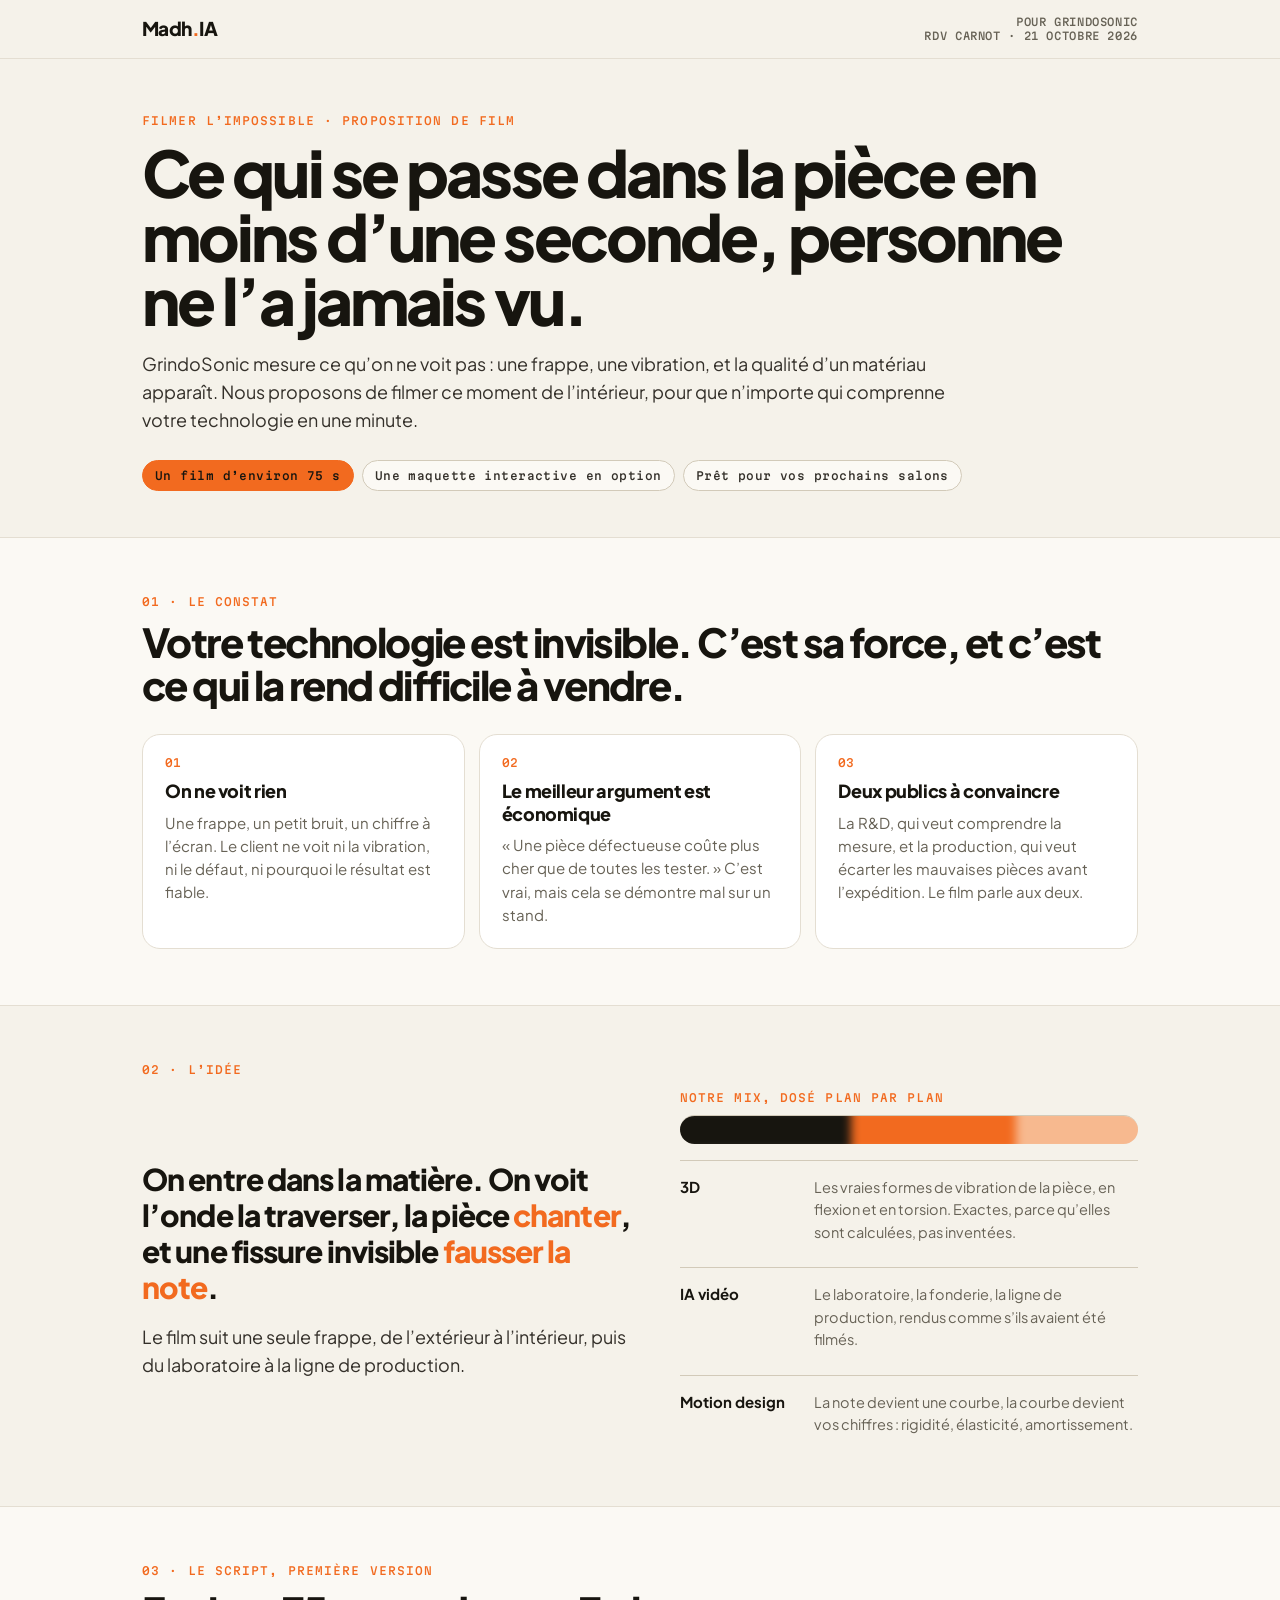
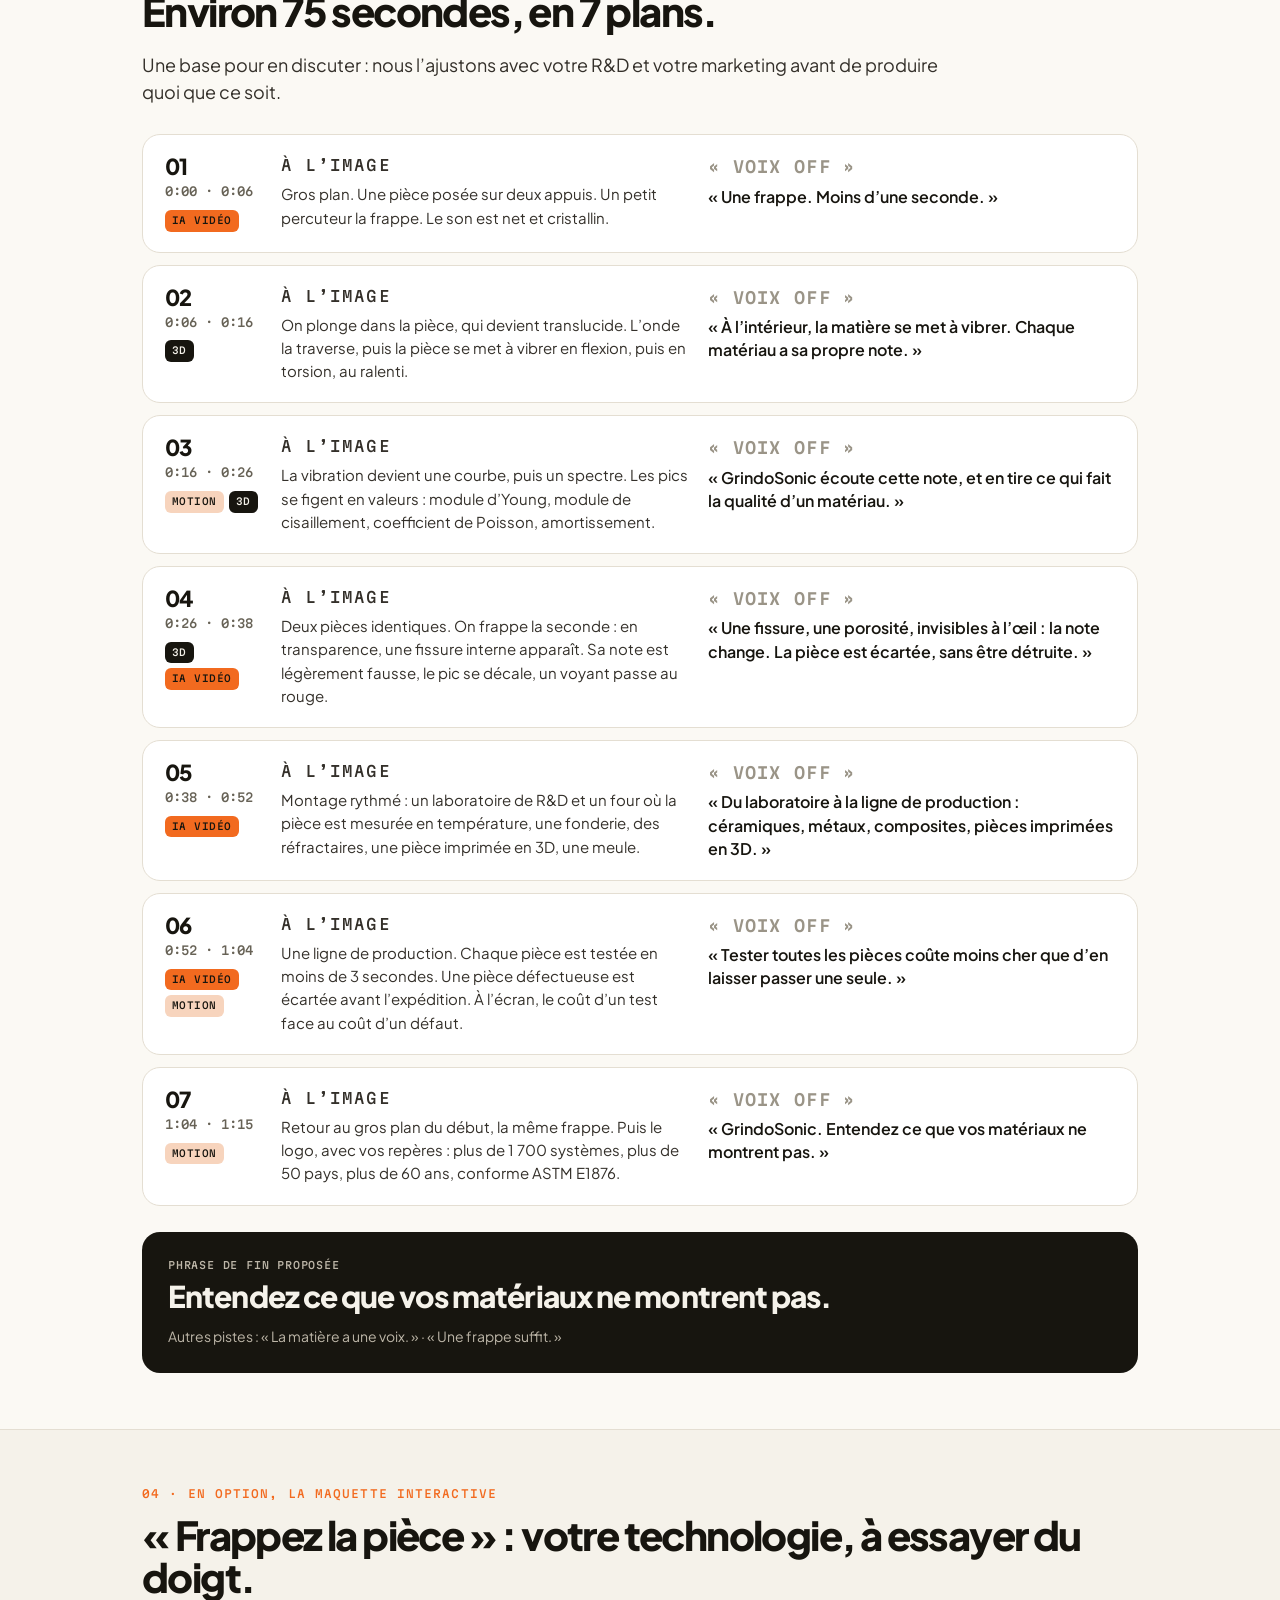
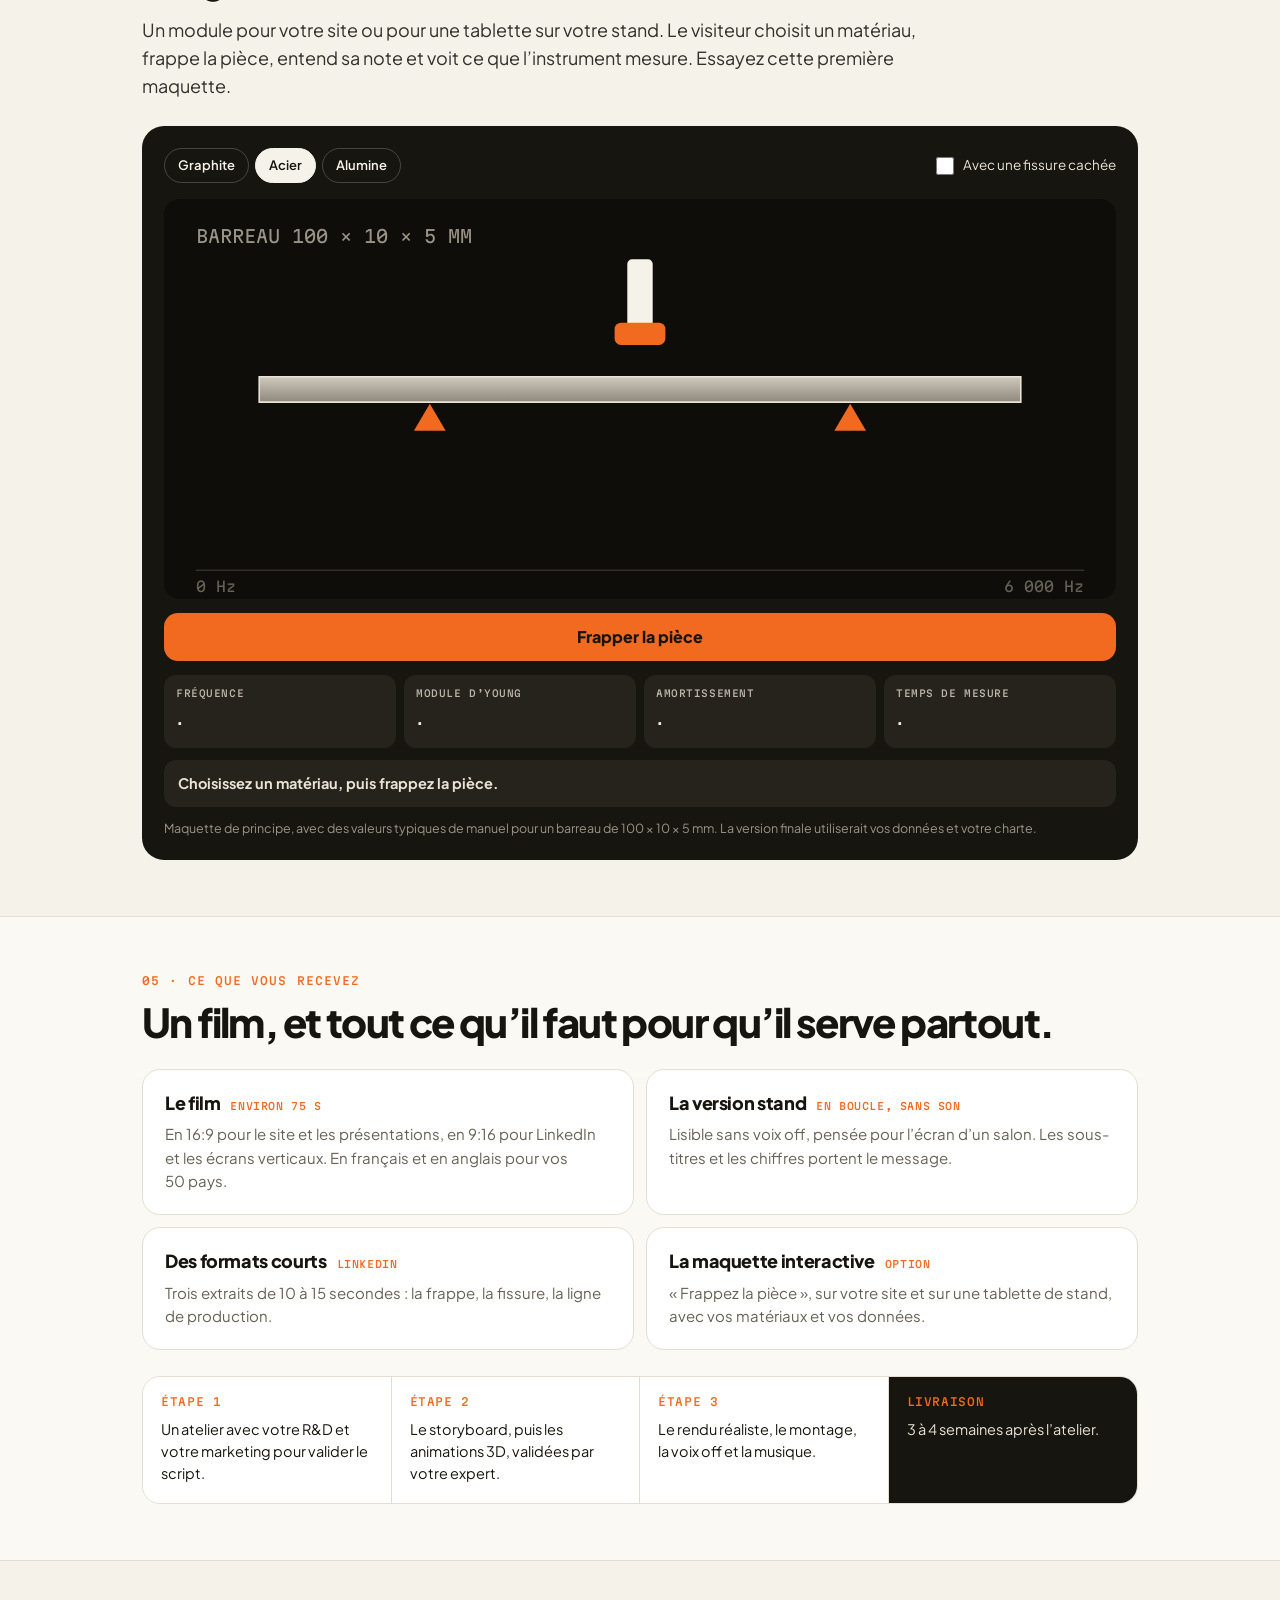
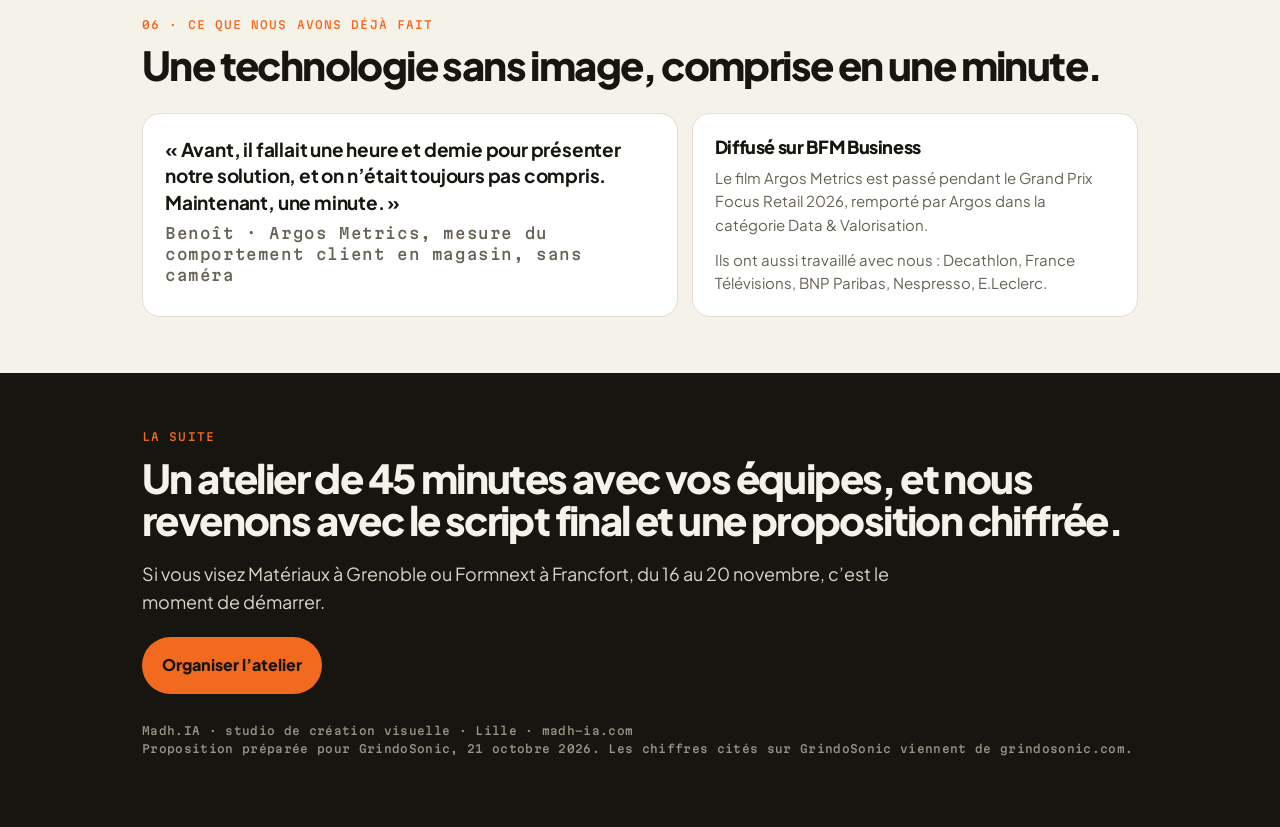
==== grindosonic/index.html @ 29a40545 "Proposition GrindoSonic (Rdv Carnot) Co-Authored-By: Claude Opus 5.5 <noreply@anthropic.com>" ====
<!DOCTYPE html>

<html lang="fr">
<head>
<meta charset="utf-8"/>
<meta content="width=device-width, initial-scale=1" name="viewport"/>
<meta content="noindex,nofollow" name="robots"/>
<title>GrindoSonic · Filmer l’impossible</title>
<meta content="Proposition de film pour GrindoSonic, préparée par Madh.IA pour le Rdv Carnot 2026." name="description"/>
<link href="https://fonts.googleapis.com" rel="preconnect"/>
<link crossorigin="" href="https://fonts.gstatic.com" rel="preconnect"/>
<link href="https://fonts.googleapis.com/css2?family=Plus+Jakarta+Sans:wght@400;500;600;700;800&amp;family=Martian+Mono:wght@400;500&amp;display=swap" rel="stylesheet"/>
<style>
:root{--bg:#f5f2ea;--bg2:#ece7dc;--paper:#fbf9f4;--card:#fff;--ink:#17150f;--ink2:#34302a;--mute:#676256;--mute2:#9a9487;--line:#e4ded2;--line2:#d2cab9;--acc:#f26a1f;--tint:rgba(242,106,31,.12);--red:#d93a2b;--sans:'Plus Jakarta Sans',system-ui,-apple-system,'Segoe UI',sans-serif;--mono:'Martian Mono',ui-monospace,Consolas,monospace}
*{box-sizing:border-box;margin:0}
html{-webkit-text-size-adjust:100%}
body{background:var(--bg);color:var(--ink);font:400 16px/1.55 var(--sans);-webkit-font-smoothing:antialiased}
.wrap{max-width:1040px;margin:0 auto;padding:0 22px}
.hd{position:sticky;top:0;z-index:5;background:rgba(245,242,234,.92);backdrop-filter:blur(10px);border-bottom:1px solid var(--line)}
.hd .wrap{display:flex;justify-content:space-between;align-items:center;height:58px;gap:12px}
.logo{font-weight:800;font-size:19px;letter-spacing:-.03em}
.logo i{font-style:normal;color:var(--acc)}
.hd p{font:500 10.5px/1.3 var(--mono);letter-spacing:.06em;text-transform:uppercase;color:var(--mute);text-align:right}
.eb{font:500 11px/1.4 var(--mono);letter-spacing:.1em;text-transform:uppercase;color:var(--acc);margin-bottom:12px}
h1{font-size:clamp(34px,6.4vw,64px);line-height:1;letter-spacing:-.045em;font-weight:800}
h2{font-size:clamp(26px,4vw,40px);line-height:1.06;letter-spacing:-.04em;font-weight:800}
h3{font-size:18px;line-height:1.25;letter-spacing:-.02em;font-weight:800}
.lead{font-size:18px;line-height:1.55;color:var(--ink2);max-width:62ch;margin-top:18px}
.hero{padding:54px 0 46px}
.hero .who{display:flex;flex-wrap:wrap;gap:8px;margin-top:26px}
.pill{font:500 11px/1 var(--mono);letter-spacing:.04em;padding:9px 12px;border-radius:999px;background:var(--paper);border:1px solid var(--line2);color:var(--ink2)}
.pill.o{background:var(--acc);border-color:var(--acc);color:var(--ink)}
section.s{padding:56px 0;border-top:1px solid var(--line)}
.s.alt{background:var(--paper)}
.grid3{display:grid;grid-template-columns:repeat(3,minmax(0,1fr));gap:14px;margin-top:28px}
.card{background:var(--card);border:1px solid var(--line);border-radius:18px;padding:22px}
.card .n{font:500 11px/1 var(--mono);color:var(--acc);display:block;margin-bottom:12px}
.card p{color:var(--mute);font-size:15px;margin-top:8px}
.idea{display:grid;grid-template-columns:minmax(0,1.1fr) minmax(0,1fr);gap:34px;align-items:center;margin-top:8px}
.big{font-size:clamp(22px,3vw,30px);line-height:1.2;letter-spacing:-.03em;font-weight:800}
.big em{font-style:normal;color:var(--acc)}
.mix{display:grid;gap:10px}
.mix div{display:grid;grid-template-columns:120px minmax(0,1fr);gap:14px;align-items:baseline;padding:14px 0;border-top:1px solid var(--line2)}
.mix b{font-size:15px}
.mix span{color:var(--mute);font-size:14.5px}
.mixbar{height:12px;border-radius:99px;overflow:hidden;position:relative;background:var(--bg2);margin-bottom:6px}
.mixbar i{position:absolute;inset:-8px -14px;display:block;filter:blur(5px);background:linear-gradient(90deg,#17150f 0 38%,#f26a1f 38% 72%,#f7b98f 72%)}
/* Script */
.sc{margin-top:28px;display:grid;gap:12px;counter-reset:sc}
.scene{display:grid;grid-template-columns:96px minmax(0,1fr) minmax(0,1fr);gap:20px;background:var(--card);border:1px solid var(--line);border-radius:18px;padding:20px 22px}
.tc{font:500 12px/1.4 var(--mono);color:var(--mute)}
.tc b{display:block;font:800 22px/1 var(--sans);letter-spacing:-.03em;color:var(--ink);margin-bottom:6px}
.tools{display:flex;flex-wrap:wrap;gap:5px;margin-top:10px}
.t{font:500 9.5px/1 var(--mono);letter-spacing:.05em;text-transform:uppercase;padding:6px 7px;border-radius:6px}
.t3d{background:var(--ink);color:var(--bg)}
.tia{background:var(--acc);color:var(--ink)}
.tmo{background:#f7d4bd;color:var(--ink)}
.lab{font:500 10px/1.4 var(--mono);letter-spacing:.08em;text-transform:uppercase;color:var(--mute2);margin-bottom:6px}
.img p{font-size:15px;color:var(--ink2)}
.vo p{font-size:16px;font-weight:600;line-height:1.45}
.vo p:before{content:"« "}.vo p:after{content:" »"}
.tag{margin-top:26px;padding:26px;border-radius:18px;background:var(--ink);color:var(--bg)}
.tag .lab{color:#bdb6a8}
.tag p.big{color:var(--bg)}
.tag .alt2{margin-top:12px;font-size:14px;color:#bdb6a8}
/* Démo */
.demo{margin-top:26px;background:var(--ink);color:var(--bg);border-radius:22px;padding:22px;overflow:hidden}
.dtop{display:flex;flex-wrap:wrap;gap:8px;align-items:center;justify-content:space-between}
.chips{display:flex;flex-wrap:wrap;gap:6px}
.chip{font:600 13px/1 var(--sans);padding:10px 13px;border-radius:999px;border:1px solid rgba(245,242,234,.22);background:transparent;color:var(--bg);cursor:pointer}
.chip[aria-pressed="true"]{background:var(--bg);color:var(--ink);border-color:var(--bg)}
.sw{display:inline-flex;align-items:center;gap:9px;font-size:13.5px;cursor:pointer;color:#e9e3d6}
.sw input{width:18px;height:18px;accent-color:var(--red)}
.stage{margin-top:16px;border-radius:16px;background:#0e0d0a;position:relative}
.stage svg{display:block;width:100%;height:auto}
.hit{position:absolute;inset:0;width:100%;height:100%;background:transparent;border:0;cursor:pointer}
.go{display:flex;align-items:center;justify-content:center;gap:10px;width:100%;margin-top:14px;padding:16px;border-radius:14px;border:0;background:var(--acc);color:var(--ink);font:800 16px/1 var(--sans);cursor:pointer}
.out{display:grid;grid-template-columns:repeat(4,minmax(0,1fr));gap:8px;margin-top:14px}
.out div{background:rgba(245,242,234,.06);border-radius:12px;padding:12px}
.out span{display:block;font:500 9.5px/1.3 var(--mono);letter-spacing:.06em;text-transform:uppercase;color:#bdb6a8}
.out b{display:block;font-size:20px;letter-spacing:-.02em;margin-top:6px;white-space:nowrap}
.verdict{margin-top:12px;padding:12px 14px;border-radius:12px;font-weight:700;font-size:14.5px;background:rgba(245,242,234,.06);color:#e9e3d6}
.verdict.ok{background:rgba(70,170,110,.18);color:#bfe8cd}
.verdict.ko{background:rgba(217,58,43,.22);color:#ffc9c2}
.note{margin-top:12px;font-size:12.5px;color:#9a9487}
/* Livrables */
.liv{display:grid;grid-template-columns:repeat(2,minmax(0,1fr));gap:12px;margin-top:26px}
.liv .card h3{display:flex;gap:10px;align-items:baseline}
.liv .card h3 small{font:500 10px/1 var(--mono);letter-spacing:.06em;text-transform:uppercase;color:var(--acc)}
.cal{margin-top:26px;display:grid;grid-template-columns:repeat(4,minmax(0,1fr));gap:0;border-radius:18px;overflow:hidden;border:1px solid var(--line)}
.cal div{background:var(--card);padding:18px;border-right:1px solid var(--line)}
.cal div:last-child{border-right:0;background:var(--ink);color:var(--bg)}
.cal b{display:block;font:500 11px/1.3 var(--mono);letter-spacing:.06em;text-transform:uppercase;color:var(--acc);margin-bottom:8px}
.cal p{font-size:14.5px}
.cal div:last-child p{color:#e9e3d6}
.refs{display:grid;grid-template-columns:minmax(0,1.2fr) minmax(0,1fr);gap:14px;margin-top:26px}
blockquote{font-size:19px;line-height:1.4;font-weight:700;letter-spacing:-.01em}
blockquote+p{margin-top:12px;font:500 11px/1.4 var(--mono);color:var(--mute);letter-spacing:.04em}
.cta{padding:56px 0 70px;background:var(--ink);color:var(--bg)}
.cta h2{color:var(--bg)}
.cta .lead{color:#d9d3c6}
.btn{display:inline-flex;margin-top:22px;padding:16px 20px;border-radius:999px;background:var(--acc);color:var(--ink);font-weight:800;text-decoration:none}
.foot{margin-top:28px;font:500 11px/1.6 var(--mono);color:#9a9487;letter-spacing:.03em}
@media (max-width:820px){
 .grid3,.idea,.refs{grid-template-columns:minmax(0,1fr)}
 .scene{grid-template-columns:minmax(0,1fr);gap:12px}
 .tc{display:flex;align-items:center;gap:12px;flex-wrap:wrap}.tc b{margin:0}.tools{margin:0}
 .liv{grid-template-columns:minmax(0,1fr)}
 .cal{grid-template-columns:minmax(0,1fr)}.cal div{border-right:0;border-bottom:1px solid var(--line)}
 .out{grid-template-columns:repeat(2,minmax(0,1fr))}
}
@media (max-width:480px){.wrap{padding:0 18px}.hero{padding:40px 0 36px}.lead{font-size:16.5px}section.s{padding:44px 0}.mix div{grid-template-columns:minmax(0,1fr);gap:2px}.demo{padding:16px;margin-left:-6px;margin-right:-6px}.out b{font-size:18px}}
</style>
</head>
<body>
<header class="hd"><div class="wrap"><span class="logo">Madh<i>.</i>IA</span><p>Pour GrindoSonic<br/>Rdv Carnot · 21 octobre 2026</p></div></header>
<section class="hero"><div class="wrap">
<p class="eb">Filmer l’impossible · proposition de film</p>
<h1>Ce qui se passe dans la pièce en moins d’une seconde, personne ne l’a jamais vu.</h1>
<p class="lead">GrindoSonic mesure ce qu’on ne voit pas : une frappe, une vibration, et la qualité d’un matériau apparaît. Nous proposons de filmer ce moment de l’intérieur, pour que n’importe qui comprenne votre technologie en une minute.</p>
<div class="who"><span class="pill o">Un film d’environ 75 s</span><span class="pill">Une maquette interactive en option</span><span class="pill">Prêt pour vos prochains salons</span></div>
</div></section>
<section class="s alt"><div class="wrap">
<p class="eb">01 · Le constat</p>
<h2>Votre technologie est invisible. C’est sa force, et c’est ce qui la rend difficile à vendre.</h2>
<div class="grid3">
<div class="card"><span class="n">01</span><h3>On ne voit rien</h3><p>Une frappe, un petit bruit, un chiffre à l’écran. Le client ne voit ni la vibration, ni le défaut, ni pourquoi le résultat est fiable.</p></div>
<div class="card"><span class="n">02</span><h3>Le meilleur argument est économique</h3><p>« Une pièce défectueuse coûte plus cher que de toutes les tester. » C’est vrai, mais cela se démontre mal sur un stand.</p></div>
<div class="card"><span class="n">03</span><h3>Deux publics à convaincre</h3><p>La R&amp;D, qui veut comprendre la mesure, et la production, qui veut écarter les mauvaises pièces avant l’expédition. Le film parle aux deux.</p></div>
</div>
</div></section>
<section class="s"><div class="wrap">
<p class="eb">02 · L’idée</p>
<div class="idea">
<div><p class="big">On entre dans la matière. On voit l’onde la traverser, la pièce <em>chanter</em>, et une fissure invisible <em>fausser la note</em>.</p>
<p class="lead">Le film suit une seule frappe, de l’extérieur à l’intérieur, puis du laboratoire à la ligne de production.</p></div>
<div class="mix">
<p class="eb" style="margin:0">Notre mix, dosé plan par plan</p>
<div aria-hidden="true" class="mixbar"><i></i></div>
<div><b>3D</b><span>Les vraies formes de vibration de la pièce, en flexion et en torsion. Exactes, parce qu’elles sont calculées, pas inventées.</span></div>
<div><b>IA vidéo</b><span>Le laboratoire, la fonderie, la ligne de production, rendus comme s’ils avaient été filmés.</span></div>
<div><b>Motion design</b><span>La note devient une courbe, la courbe devient vos chiffres : rigidité, élasticité, amortissement.</span></div>
</div>
</div>
</div></section>
<section class="s alt"><div class="wrap">
<p class="eb">03 · Le script, première version</p>
<h2>Environ 75 secondes, en 7 plans.</h2>
<p class="lead">Une base pour en discuter : nous l’ajustons avec votre R&amp;D et votre marketing avant de produire quoi que ce soit.</p>
<div class="sc">
<article class="scene"><div class="tc"><b>01</b>0:00 · 0:06<div class="tools"><span class="t tia">IA vidéo</span></div></div>
<div class="img"><p class="lab">À l’image</p><p>Gros plan. Une pièce posée sur deux appuis. Un petit percuteur la frappe. Le son est net et cristallin.</p></div>
<div class="vo"><p class="lab">Voix off</p><p>Une frappe. Moins d’une seconde.</p></div></article>
<article class="scene"><div class="tc"><b>02</b>0:06 · 0:16<div class="tools"><span class="t t3d">3D</span></div></div>
<div class="img"><p class="lab">À l’image</p><p>On plonge dans la pièce, qui devient translucide. L’onde la traverse, puis la pièce se met à vibrer en flexion, puis en torsion, au ralenti.</p></div>
<div class="vo"><p class="lab">Voix off</p><p>À l’intérieur, la matière se met à vibrer. Chaque matériau a sa propre note.</p></div></article>
<article class="scene"><div class="tc"><b>03</b>0:16 · 0:26<div class="tools"><span class="t tmo">Motion</span><span class="t t3d">3D</span></div></div>
<div class="img"><p class="lab">À l’image</p><p>La vibration devient une courbe, puis un spectre. Les pics se figent en valeurs : module d’Young, module de cisaillement, coefficient de Poisson, amortissement.</p></div>
<div class="vo"><p class="lab">Voix off</p><p>GrindoSonic écoute cette note, et en tire ce qui fait la qualité d’un matériau.</p></div></article>
<article class="scene"><div class="tc"><b>04</b>0:26 · 0:38<div class="tools"><span class="t t3d">3D</span><span class="t tia">IA vidéo</span></div></div>
<div class="img"><p class="lab">À l’image</p><p>Deux pièces identiques. On frappe la seconde : en transparence, une fissure interne apparaît. Sa note est légèrement fausse, le pic se décale, un voyant passe au rouge.</p></div>
<div class="vo"><p class="lab">Voix off</p><p>Une fissure, une porosité, invisibles à l’œil : la note change. La pièce est écartée, sans être détruite.</p></div></article>
<article class="scene"><div class="tc"><b>05</b>0:38 · 0:52<div class="tools"><span class="t tia">IA vidéo</span></div></div>
<div class="img"><p class="lab">À l’image</p><p>Montage rythmé : un laboratoire de R&amp;D et un four où la pièce est mesurée en température, une fonderie, des réfractaires, une pièce imprimée en 3D, une meule.</p></div>
<div class="vo"><p class="lab">Voix off</p><p>Du laboratoire à la ligne de production : céramiques, métaux, composites, pièces imprimées en 3D.</p></div></article>
<article class="scene"><div class="tc"><b>06</b>0:52 · 1:04<div class="tools"><span class="t tia">IA vidéo</span><span class="t tmo">Motion</span></div></div>
<div class="img"><p class="lab">À l’image</p><p>Une ligne de production. Chaque pièce est testée en moins de 3 secondes. Une pièce défectueuse est écartée avant l’expédition. À l’écran, le coût d’un test face au coût d’un défaut.</p></div>
<div class="vo"><p class="lab">Voix off</p><p>Tester toutes les pièces coûte moins cher que d’en laisser passer une seule.</p></div></article>
<article class="scene"><div class="tc"><b>07</b>1:04 · 1:15<div class="tools"><span class="t tmo">Motion</span></div></div>
<div class="img"><p class="lab">À l’image</p><p>Retour au gros plan du début, la même frappe. Puis le logo, avec vos repères : plus de 1 700 systèmes, plus de 50 pays, plus de 60 ans, conforme ASTM E1876.</p></div>
<div class="vo"><p class="lab">Voix off</p><p>GrindoSonic. Entendez ce que vos matériaux ne montrent pas.</p></div></article>
</div>
<div class="tag"><p class="lab">Phrase de fin proposée</p><p class="big">Entendez ce que vos matériaux ne montrent pas.</p><p class="alt2">Autres pistes : « La matière a une voix. » · « Une frappe suffit. »</p></div>
</div></section>
<section class="s" id="demo"><div class="wrap">
<p class="eb">04 · En option, la maquette interactive</p>
<h2>« Frappez la pièce » : votre technologie, à essayer du doigt.</h2>
<p class="lead">Un module pour votre site ou pour une tablette sur votre stand. Le visiteur choisit un matériau, frappe la pièce, entend sa note et voit ce que l’instrument mesure. Essayez cette première maquette.</p>
<div class="demo">
<div class="dtop">
<div aria-label="Matériau" class="chips" role="group">
<button aria-pressed="false" class="chip" data-m="graphite" type="button">Graphite</button>
<button aria-pressed="true" class="chip" data-m="acier" type="button">Acier</button>
<button aria-pressed="false" class="chip" data-m="alumine" type="button">Alumine</button>
</div>
<label class="sw"><input id="fis" type="checkbox"/> Avec une fissure cachée</label>
</div>
<div class="stage">
<svg aria-label="Barreau posé sur deux appuis, frappé en son centre" id="sv" role="img" viewbox="0 0 600 252">
<defs><lineargradient id="gb" x1="0" x2="0" y1="0" y2="1"><stop offset="0" stop-color="#cfc9bd"></stop><stop offset="1" stop-color="#8f897d"></stop></lineargradient></defs>
<text fill="#9a9487" font-family="Martian Mono, monospace" font-size="11" x="20" y="28">BARREAU 100 × 10 × 5 MM</text>
<path fill="url(#gb)" id="bar" stroke="#e9e3d6" stroke-width="1"></path>
<path d="" fill="none" id="crack" opacity="0" stroke="#ff5a46" stroke-linejoin="round" stroke-width="2.4"></path>
<polygon fill="#f26a1f" id="s1" points=""></polygon><polygon fill="#f26a1f" id="s2" points=""></polygon>
<g id="ham"><rect fill="#f5f2ea" height="44" rx="3" width="16" x="292" y="0"></rect><rect fill="#f26a1f" height="14" rx="4" width="32" x="284" y="40"></rect></g>
<polyline fill="none" id="sp" points="" stroke="#f26a1f" stroke-width="2"></polyline>
<line stroke="#34302a" x1="20" x2="580" y1="234" y2="234"></line>
<text fill="#676256" font-family="Martian Mono, monospace" font-size="9" x="20" y="248">0 Hz</text>
<text fill="#676256" font-family="Martian Mono, monospace" font-size="9" text-anchor="end" x="580" y="248">6 000 Hz</text>
<text fill="#f5f2ea" font-family="Martian Mono, monospace" font-size="10" id="pk" text-anchor="middle" x="0" y="0"></text>
</svg>
<button aria-label="Frapper la pièce" class="hit" type="button"></button>
</div>
<button class="go" id="go" type="button">Frapper la pièce</button>
<div class="out">
<div><span>Fréquence</span><b id="o-f">·</b></div>
<div><span>Module d’Young</span><b id="o-e">·</b></div>
<div><span>Amortissement</span><b id="o-q">·</b></div>
<div><span>Temps de mesure</span><b id="o-t">·</b></div>
</div>
<p class="verdict" id="vd">Choisissez un matériau, puis frappez la pièce.</p>
<p class="note">Maquette de principe, avec des valeurs typiques de manuel pour un barreau de 100 × 10 × 5 mm. La version finale utiliserait vos données et votre charte.</p>
</div>
</div></section>
<section class="s alt"><div class="wrap">
<p class="eb">05 · Ce que vous recevez</p>
<h2>Un film, et tout ce qu’il faut pour qu’il serve partout.</h2>
<div class="liv">
<div class="card"><h3>Le film <small>Environ 75 s</small></h3><p>En 16:9 pour le site et les présentations, en 9:16 pour LinkedIn et les écrans verticaux. En français et en anglais pour vos 50 pays.</p></div>
<div class="card"><h3>La version stand <small>En boucle, sans son</small></h3><p>Lisible sans voix off, pensée pour l’écran d’un salon. Les sous-titres et les chiffres portent le message.</p></div>
<div class="card"><h3>Des formats courts <small>LinkedIn</small></h3><p>Trois extraits de 10 à 15 secondes : la frappe, la fissure, la ligne de production.</p></div>
<div class="card"><h3>La maquette interactive <small>Option</small></h3><p>« Frappez la pièce », sur votre site et sur une tablette de stand, avec vos matériaux et vos données.</p></div>
</div>
<div class="cal">
<div><b>Étape 1</b><p>Un atelier avec votre R&amp;D et votre marketing pour valider le script.</p></div>
<div><b>Étape 2</b><p>Le storyboard, puis les animations 3D, validées par votre expert.</p></div>
<div><b>Étape 3</b><p>Le rendu réaliste, le montage, la voix off et la musique.</p></div>
<div><b>Livraison</b><p>3 à 4 semaines après l’atelier.</p></div>
</div>
</div></section>
<section class="s"><div class="wrap">
<p class="eb">06 · Ce que nous avons déjà fait</p>
<h2>Une technologie sans image, comprise en une minute.</h2>
<div class="refs">
<div class="card"><blockquote>« Avant, il fallait une heure et demie pour présenter notre solution, et on n’était toujours pas compris. Maintenant, une minute. »</blockquote><p>Benoît · Argos Metrics, mesure du comportement client en magasin, sans caméra</p></div>
<div class="card"><h3>Diffusé sur BFM Business</h3><p>Le film Argos Metrics est passé pendant le Grand Prix Focus Retail 2026, remporté par Argos dans la catégorie Data &amp; Valorisation.</p><p style="margin-top:12px">Ils ont aussi travaillé avec nous : Decathlon, France Télévisions, BNP Paribas, Nespresso, E.Leclerc.</p></div>
</div>
</div></section>
<section class="cta"><div class="wrap">
<p class="eb">La suite</p>
<h2>Un atelier de 45 minutes avec vos équipes, et nous revenons avec le script final et une proposition chiffrée.</h2>
<p class="lead">Si vous visez Matériaux à Grenoble ou Formnext à Francfort, du 16 au 20 novembre, c’est le moment de démarrer.</p>
<a class="btn" href="mailto:mad.tortel@gmail.com?subject=GrindoSonic%20%C2%B7%20Filmer%20l%27impossible">Organiser l’atelier</a>
<p class="foot">Madh.IA · studio de création visuelle · Lille · madh-ia.com<br/>Proposition préparée pour GrindoSonic, 21 octobre 2026. Les chiffres cités sur GrindoSonic viennent de grindosonic.com.</p>
</div></section>
<script>
(function(){
  var M = {
    graphite:{E:10e9, rho:1800, tau:.18},
    acier:{E:210e9, rho:7850, tau:.7},
    alumine:{E:380e9, rho:3950, tau:.45}
  };
  var cur='acier', crack=false, t0=-1, raf=0, actx=null;
  var calme = window.matchMedia && matchMedia('(prefers-reduced-motion: reduce)').matches;
  var $=function(id){return document.getElementById(id)};
  var X0=60, X1=540, Y=120, H=16, N=80;
  // forme du premier mode de flexion d'une poutre libre-libre (βL = 4,730)
  var B=4.730, S=0.9825;
  function phi(u){var x=B*u;return (Math.cosh(x)+Math.cos(x))-S*(Math.sinh(x)+Math.sin(x));}
  var p0=phi(0), pm=phi(.5);
  function shape(u){return (phi(u)-((p0+phi(1))/2))/ (pm-((p0+phi(1))/2));}
  function freq(m){var f=0.5097*Math.sqrt(M[m].E/M[m].rho);return crack?f*0.97:f;}
  function drawBar(a){
    var top=[],bot=[];
    for(var i=0;i<=N;i++){var u=i/N,x=X0+(X1-X0)*u,dy=a*shape(u);top.push(x.toFixed(1)+','+(Y-H/2+dy).toFixed(1));bot.unshift(x.toFixed(1)+','+(Y+H/2+dy).toFixed(1));}
    $('bar').setAttribute('d','M'+top.join(' L')+' L'+bot.join(' L')+' Z');
    var n1=X0+(X1-X0)*0.224, n2=X0+(X1-X0)*0.776;
    $('s1').setAttribute('points',(n1-10)+','+(Y+H/2+18)+' '+(n1+10)+','+(Y+H/2+18)+' '+n1+','+(Y+H/2+1));
    $('s2').setAttribute('points',(n2-10)+','+(Y+H/2+18)+' '+(n2+10)+','+(Y+H/2+18)+' '+n2+','+(Y+H/2+1));
    var cx=X0+(X1-X0)*0.62, dy=a*shape(0.62);
    $('crack').setAttribute('d','M'+cx+','+(Y-H/2+3+dy)+' l4,4 l-5,3 l4,5');
    $('crack').setAttribute('opacity',crack?1:0);
  }
  function drawSpec(f,show){
    if(!show){$('sp').setAttribute('points','');$('pk').textContent='';return;}
    var q=M[cur].tau*(crack?.25:1), w=Math.max(18,260/(q*60)), pts=[];
    for(var i=0;i<=140;i++){var fx=6000*i/140,x=20+560*i/140,g=w*w/((fx-f)*(fx-f)+w*w);pts.push(x.toFixed(1)+','+(232-58*g).toFixed(1));}
    $('sp').setAttribute('points',pts.join(' '));
    var px=20+560*f/6000;$('pk').setAttribute('x',Math.min(560,Math.max(40,px)));$('pk').setAttribute('y',166);
    $('pk').textContent=Math.round(f).toLocaleString('fr-FR')+' Hz';
  }
  function son(f,tau){
    try{
      actx=actx||new (window.AudioContext||window.webkitAudioContext)();
      if(actx.state==='suspended')actx.resume();
      var t=actx.currentTime,o=actx.createOscillator(),g=actx.createGain();
      o.type='sine';o.frequency.value=f;g.gain.setValueAtTime(.0001,t);g.gain.exponentialRampToValueAtTime(.16,t+.004);
      g.gain.exponentialRampToValueAtTime(.0001,t+Math.max(.08,tau*2.2));o.connect(g);g.connect(actx.destination);o.start(t);o.stop(t+tau*2.4);
      if(crack){var o2=actx.createOscillator(),g2=actx.createGain();o2.type='triangle';o2.frequency.value=f*1.013;g2.gain.setValueAtTime(.05,t);g2.gain.exponentialRampToValueAtTime(.0001,t+tau);o2.connect(g2);g2.connect(actx.destination);o2.start(t);o2.stop(t+tau*1.2);}
    }catch(e){}
  }
  function resultats(f){
    var E=M[cur].E*(crack?0.94:1);
    $('o-f').textContent=Math.round(f).toLocaleString('fr-FR')+' Hz';
    $('o-e').textContent=Math.round(E/1e9).toLocaleString('fr-FR')+' GPa';
    $('o-q').textContent=crack?'× 4':'Normal';
    $('o-t').textContent='< 1 s';
    var v=$('vd');
    if(crack){v.className='verdict ko';v.textContent='Note décalée de 3 %, amortissement multiplié par 4 : pièce à écarter, sans l’avoir détruite.';}
    else{v.className='verdict ok';v.textContent='Note conforme : pièce saine. Rien n’a été abîmé pour le savoir.';}
  }
  function frappe(){
    var f=freq(cur), tau=M[cur].tau*(crack?.25:1);
    son(f,tau); resultats(f);
    if(calme){drawBar(0);drawSpec(f,true);return;}
    t0=performance.now(); cancelAnimationFrame(raf);
    (function loop(now){
      var t=(now-t0)/1000;
      var k=t<.06?t/.06:(t<.16?1-(t-.06)/.1:0);
      $('ham').setAttribute('transform','translate(0,'+(38+20*k)+')');
      var a=t<.05?0:16*Math.exp(-(t-.05)/(tau*2.2))*Math.sin(2*Math.PI*11*(t-.05));
      drawBar(a);
      drawSpec(f,t>.12);
      if(t<tau*5+.4)raf=requestAnimationFrame(loop);else drawBar(0);
    })(t0);
  }
  document.querySelectorAll('.chip').forEach(function(b){b.addEventListener('click',function(){
    cur=b.dataset.m;document.querySelectorAll('.chip').forEach(function(x){x.setAttribute('aria-pressed',x===b)});frappe();});});
  $('fis').addEventListener('change',function(){crack=this.checked;drawBar(0);frappe();});
  $('go').addEventListener('click',frappe);
  document.querySelector('.hit').addEventListener('click',frappe);
  $('ham').setAttribute('transform','translate(0,38)');
  drawBar(0);
})();
</script>
</body>
</html>
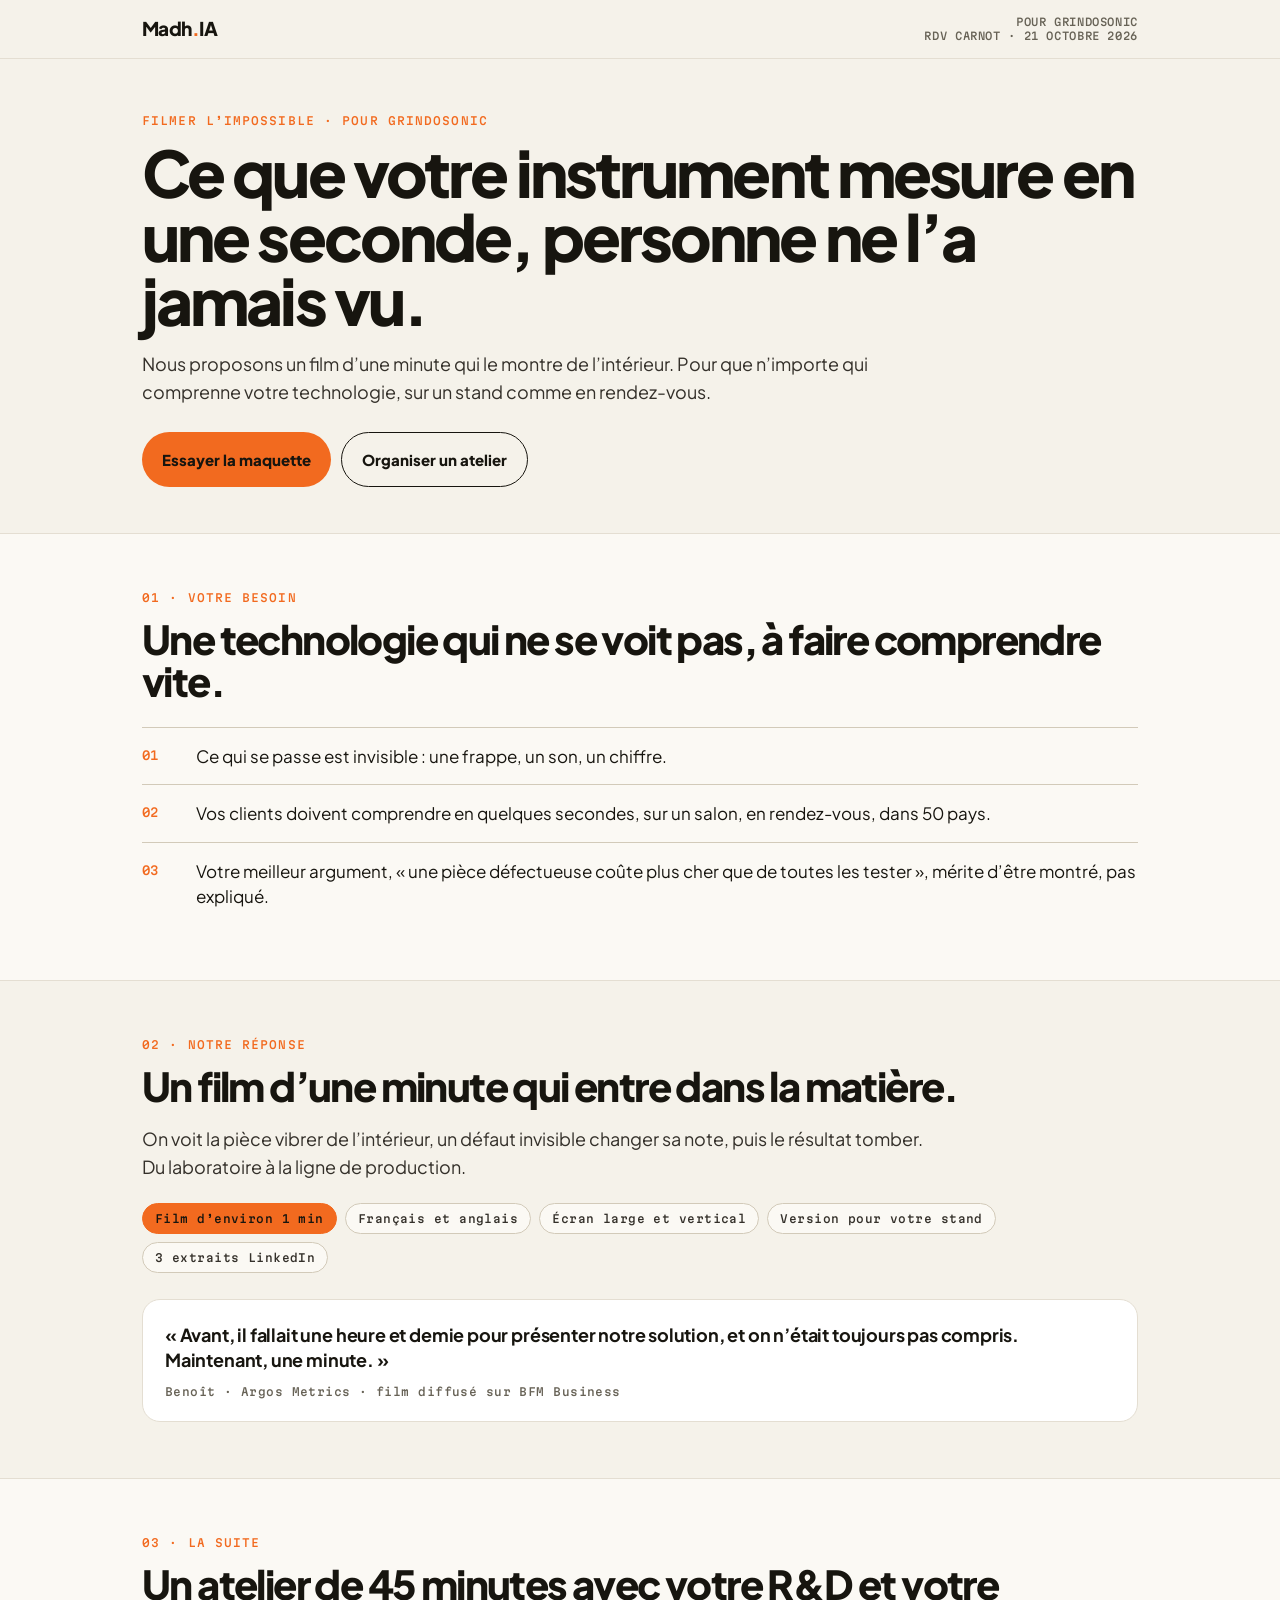
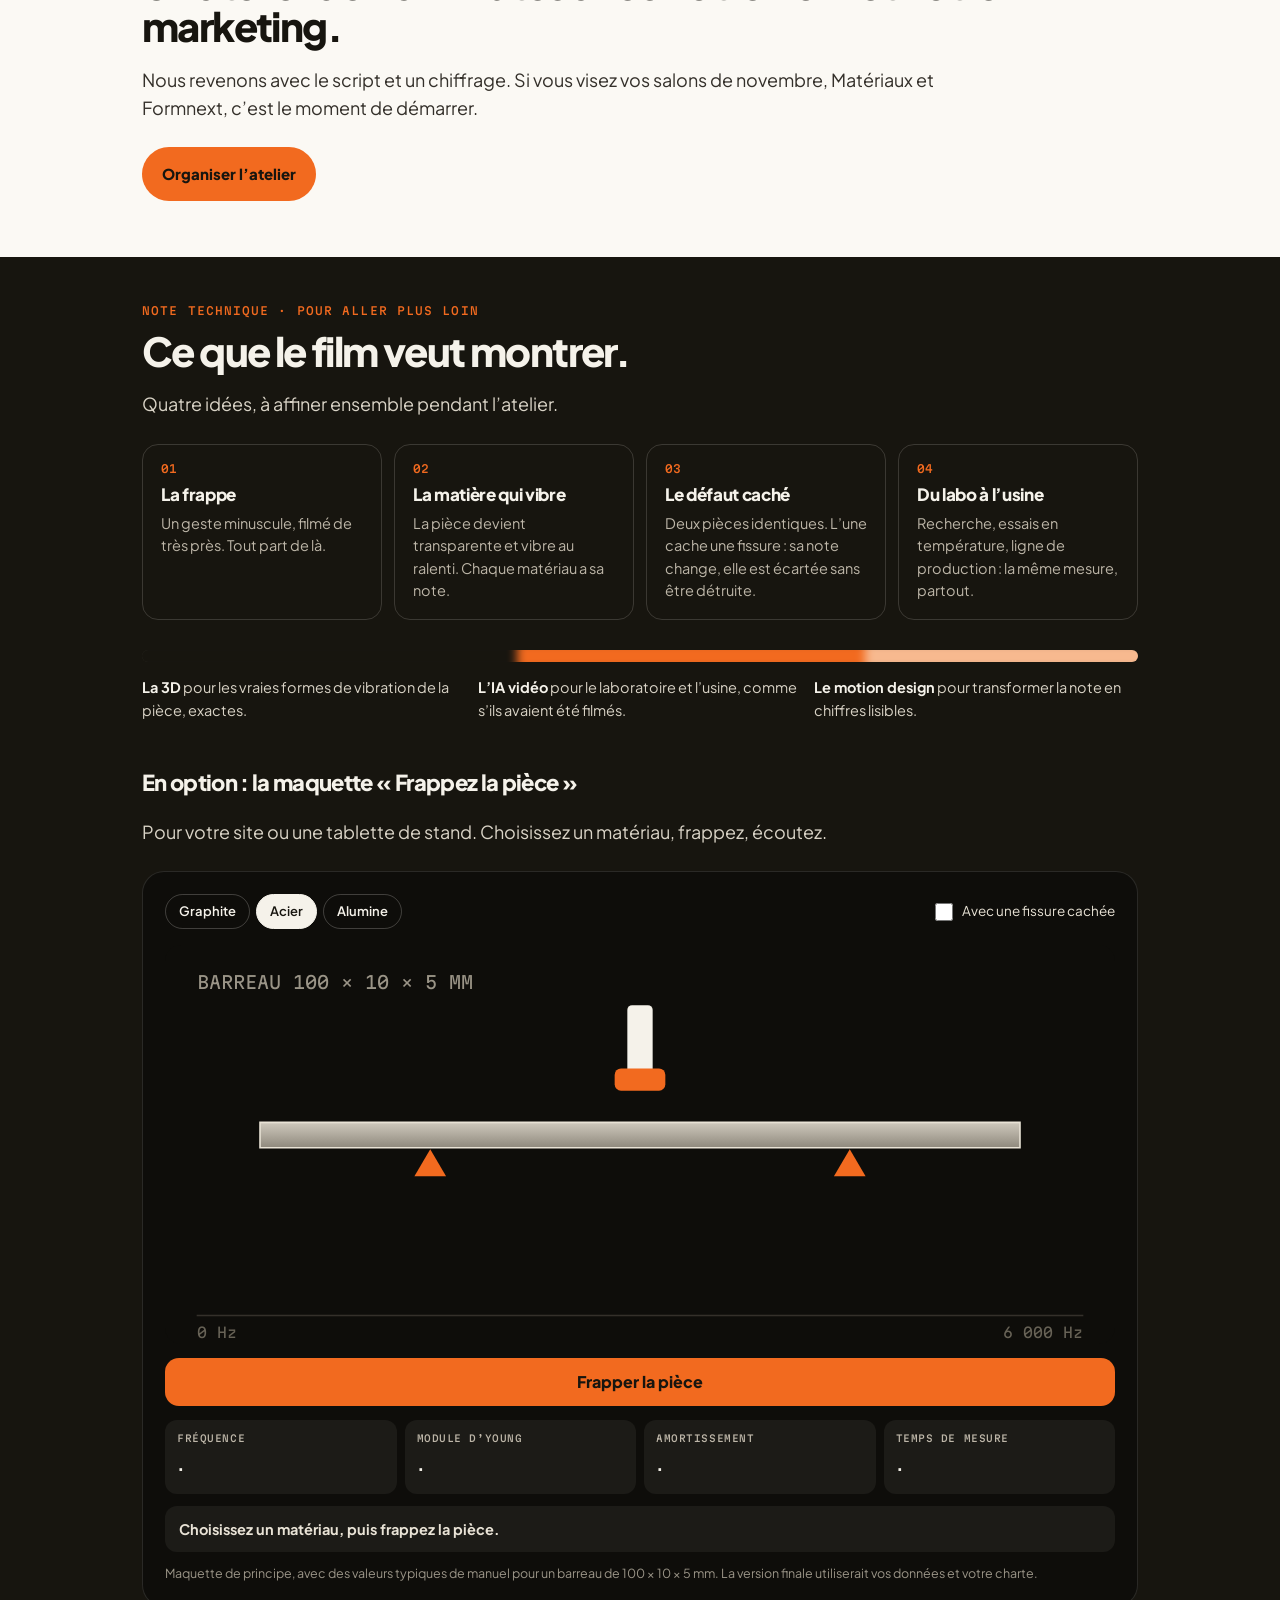
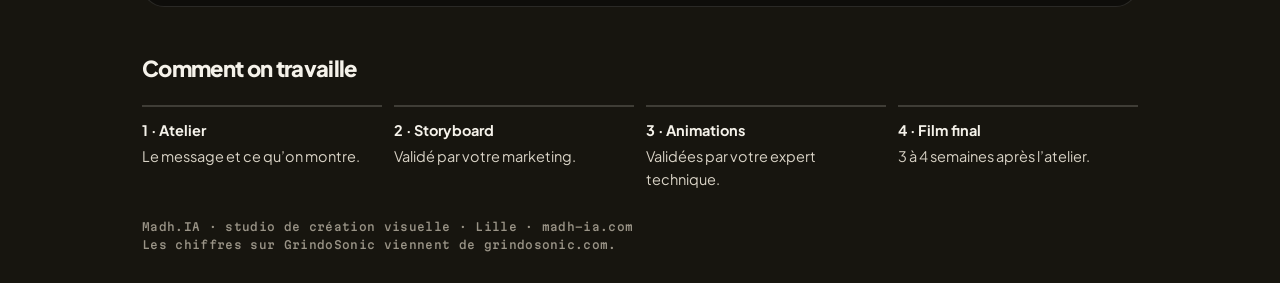
==== commit 5e216b68: "GrindoSonic : version courte (le besoin) + note technique Co-Authored-By: Claude Opus 5.5 <noreply@a" ====
--- a/grindosonic/index.html
+++ b/grindosonic/index.html
@@ -110,72 +110,90 @@
  .out{grid-template-columns:repeat(2,minmax(0,1fr))}
 }
 @media (max-width:480px){.wrap{padding:0 18px}.hero{padding:40px 0 36px}.lead{font-size:16.5px}section.s{padding:44px 0}.mix div{grid-template-columns:minmax(0,1fr);gap:2px}.demo{padding:16px;margin-left:-6px;margin-right:-6px}.out b{font-size:18px}}
+
+.ctas{display:flex;flex-wrap:wrap;gap:10px;margin-top:26px}
+.b2{display:inline-flex;align-items:center;padding:15px 20px;border-radius:999px;font-weight:800;text-decoration:none;font-size:15px}
+.b2.o{background:var(--acc);color:var(--ink)}.b2.l{border:1.5px solid var(--ink);color:var(--ink)}
+.need{list-style:none;padding:0;margin-top:24px;display:grid;gap:0}
+.need li{display:grid;grid-template-columns:44px minmax(0,1fr);gap:10px;padding:16px 0;border-top:1px solid var(--line2);font-size:17px;line-height:1.45}
+.need li b{font:500 12px/1.9 var(--mono);color:var(--acc)}
+.pills{display:flex;flex-wrap:wrap;gap:8px;margin-top:22px}
+.quote{margin-top:26px;padding:22px;border-radius:18px;background:var(--card);border:1px solid var(--line)}
+.quote blockquote{font-size:18px}
+.quote p{margin-top:12px;font:500 11px/1.4 var(--mono);color:var(--mute);letter-spacing:.04em}
+.tech{background:var(--ink);color:var(--bg);padding:46px 0 30px}
+.tech .eb{color:var(--acc)}
+.tech h2{color:var(--bg)}
+.tech .lead{color:#d9d3c6}
+.ideas{display:grid;grid-template-columns:repeat(4,minmax(0,1fr));gap:12px;margin-top:26px}
+.ideas div{border:1px solid rgba(245,242,234,.16);border-radius:16px;padding:18px}
+.ideas b{display:block;font:500 11px/1 var(--mono);color:var(--acc);margin-bottom:10px}
+.ideas h3{color:var(--bg);font-size:17px}
+.ideas p{color:#bdb6a8;font-size:14.5px;margin-top:6px}
+.tools3{display:grid;grid-template-columns:repeat(3,minmax(0,1fr));gap:12px;margin-top:14px}
+.tools3 p{font-size:14.5px;color:#d9d3c6}.tools3 b{color:var(--bg)}
+.tech .mixbar{margin-top:30px;background:rgba(245,242,234,.1)}
+.steps4{display:grid;grid-template-columns:repeat(4,minmax(0,1fr));gap:12px;margin-top:20px}
+.steps4 div{font-size:14.5px;color:#d9d3c6;border-top:2px solid rgba(245,242,234,.18);padding-top:12px}
+.steps4 b{display:block;color:var(--bg);margin-bottom:4px}
+.tech .demo{background:#0e0d0a;border:1px solid rgba(245,242,234,.12)}
+.sub{margin-top:44px;font-size:22px;letter-spacing:-.03em;font-weight:800;color:var(--bg);scroll-margin-top:70px}
+@media (max-width:820px){.ideas,.tools3,.steps4{grid-template-columns:minmax(0,1fr)}}
 </style>
 </head>
 <body>
-<header class="hd"><div class="wrap"><span class="logo">Madh<i>.</i>IA</span><p>Pour GrindoSonic<br/>Rdv Carnot · 21 octobre 2026</p></div></header>
+<header class="hd"><div class="wrap"><span class="logo">Madh<i>.</i>IA</span><p>Pour GrindoSonic<br>Rdv Carnot · 21 octobre 2026</p></div></header>
+
 <section class="hero"><div class="wrap">
-<p class="eb">Filmer l’impossible · proposition de film</p>
-<h1>Ce qui se passe dans la pièce en moins d’une seconde, personne ne l’a jamais vu.</h1>
-<p class="lead">GrindoSonic mesure ce qu’on ne voit pas : une frappe, une vibration, et la qualité d’un matériau apparaît. Nous proposons de filmer ce moment de l’intérieur, pour que n’importe qui comprenne votre technologie en une minute.</p>
-<div class="who"><span class="pill o">Un film d’environ 75 s</span><span class="pill">Une maquette interactive en option</span><span class="pill">Prêt pour vos prochains salons</span></div>
-</div></section>
+<p class="eb">Filmer l’impossible · pour GrindoSonic</p>
+<h1>Ce que votre instrument mesure en une seconde, personne ne l’a jamais vu.</h1>
+<p class="lead">Nous proposons un film d’une minute qui le montre de l’intérieur. Pour que n’importe qui comprenne votre technologie, sur un stand comme en rendez-vous.</p>
+<div class="ctas"><a class="b2 o" href="#demo">Essayer la maquette</a><a class="b2 l" href="mailto:mad.tortel@gmail.com?subject=GrindoSonic%20%C2%B7%20Filmer%20l%27impossible">Organiser un atelier</a></div>
+</div></section>
+
 <section class="s alt"><div class="wrap">
-<p class="eb">01 · Le constat</p>
-<h2>Votre technologie est invisible. C’est sa force, et c’est ce qui la rend difficile à vendre.</h2>
-<div class="grid3">
-<div class="card"><span class="n">01</span><h3>On ne voit rien</h3><p>Une frappe, un petit bruit, un chiffre à l’écran. Le client ne voit ni la vibration, ni le défaut, ni pourquoi le résultat est fiable.</p></div>
-<div class="card"><span class="n">02</span><h3>Le meilleur argument est économique</h3><p>« Une pièce défectueuse coûte plus cher que de toutes les tester. » C’est vrai, mais cela se démontre mal sur un stand.</p></div>
-<div class="card"><span class="n">03</span><h3>Deux publics à convaincre</h3><p>La R&amp;D, qui veut comprendre la mesure, et la production, qui veut écarter les mauvaises pièces avant l’expédition. Le film parle aux deux.</p></div>
-</div>
-</div></section>
+<p class="eb">01 · Votre besoin</p>
+<h2>Une technologie qui ne se voit pas, à faire comprendre vite.</h2>
+<ul class="need">
+<li><b>01</b><span>Ce qui se passe est invisible : une frappe, un son, un chiffre.</span></li>
+<li><b>02</b><span>Vos clients doivent comprendre en quelques secondes, sur un salon, en rendez-vous, dans 50 pays.</span></li>
+<li><b>03</b><span>Votre meilleur argument, « une pièce défectueuse coûte plus cher que de toutes les tester », mérite d’être montré, pas expliqué.</span></li>
+</ul>
+</div></section>
+
 <section class="s"><div class="wrap">
-<p class="eb">02 · L’idée</p>
-<div class="idea">
-<div><p class="big">On entre dans la matière. On voit l’onde la traverser, la pièce <em>chanter</em>, et une fissure invisible <em>fausser la note</em>.</p>
-<p class="lead">Le film suit une seule frappe, de l’extérieur à l’intérieur, puis du laboratoire à la ligne de production.</p></div>
-<div class="mix">
-<p class="eb" style="margin:0">Notre mix, dosé plan par plan</p>
-<div aria-hidden="true" class="mixbar"><i></i></div>
-<div><b>3D</b><span>Les vraies formes de vibration de la pièce, en flexion et en torsion. Exactes, parce qu’elles sont calculées, pas inventées.</span></div>
-<div><b>IA vidéo</b><span>Le laboratoire, la fonderie, la ligne de production, rendus comme s’ils avaient été filmés.</span></div>
-<div><b>Motion design</b><span>La note devient une courbe, la courbe devient vos chiffres : rigidité, élasticité, amortissement.</span></div>
-</div>
-</div>
-</div></section>
+<p class="eb">02 · Notre réponse</p>
+<h2>Un film d’une minute qui entre dans la matière.</h2>
+<p class="lead">On voit la pièce vibrer de l’intérieur, un défaut invisible changer sa note, puis le résultat tomber. Du laboratoire à la ligne de production.</p>
+<div class="pills"><span class="pill o">Film d’environ 1 min</span><span class="pill">Français et anglais</span><span class="pill">Écran large et vertical</span><span class="pill">Version pour votre stand</span><span class="pill">3 extraits LinkedIn</span></div>
+<div class="quote"><blockquote>« Avant, il fallait une heure et demie pour présenter notre solution, et on n’était toujours pas compris. Maintenant, une minute. »</blockquote><p>Benoît · Argos Metrics · film diffusé sur BFM Business</p></div>
+</div></section>
+
 <section class="s alt"><div class="wrap">
-<p class="eb">03 · Le script, première version</p>
-<h2>Environ 75 secondes, en 7 plans.</h2>
-<p class="lead">Une base pour en discuter : nous l’ajustons avec votre R&amp;D et votre marketing avant de produire quoi que ce soit.</p>
-<div class="sc">
-<article class="scene"><div class="tc"><b>01</b>0:00 · 0:06<div class="tools"><span class="t tia">IA vidéo</span></div></div>
-<div class="img"><p class="lab">À l’image</p><p>Gros plan. Une pièce posée sur deux appuis. Un petit percuteur la frappe. Le son est net et cristallin.</p></div>
-<div class="vo"><p class="lab">Voix off</p><p>Une frappe. Moins d’une seconde.</p></div></article>
-<article class="scene"><div class="tc"><b>02</b>0:06 · 0:16<div class="tools"><span class="t t3d">3D</span></div></div>
-<div class="img"><p class="lab">À l’image</p><p>On plonge dans la pièce, qui devient translucide. L’onde la traverse, puis la pièce se met à vibrer en flexion, puis en torsion, au ralenti.</p></div>
-<div class="vo"><p class="lab">Voix off</p><p>À l’intérieur, la matière se met à vibrer. Chaque matériau a sa propre note.</p></div></article>
-<article class="scene"><div class="tc"><b>03</b>0:16 · 0:26<div class="tools"><span class="t tmo">Motion</span><span class="t t3d">3D</span></div></div>
-<div class="img"><p class="lab">À l’image</p><p>La vibration devient une courbe, puis un spectre. Les pics se figent en valeurs : module d’Young, module de cisaillement, coefficient de Poisson, amortissement.</p></div>
-<div class="vo"><p class="lab">Voix off</p><p>GrindoSonic écoute cette note, et en tire ce qui fait la qualité d’un matériau.</p></div></article>
-<article class="scene"><div class="tc"><b>04</b>0:26 · 0:38<div class="tools"><span class="t t3d">3D</span><span class="t tia">IA vidéo</span></div></div>
-<div class="img"><p class="lab">À l’image</p><p>Deux pièces identiques. On frappe la seconde : en transparence, une fissure interne apparaît. Sa note est légèrement fausse, le pic se décale, un voyant passe au rouge.</p></div>
-<div class="vo"><p class="lab">Voix off</p><p>Une fissure, une porosité, invisibles à l’œil : la note change. La pièce est écartée, sans être détruite.</p></div></article>
-<article class="scene"><div class="tc"><b>05</b>0:38 · 0:52<div class="tools"><span class="t tia">IA vidéo</span></div></div>
-<div class="img"><p class="lab">À l’image</p><p>Montage rythmé : un laboratoire de R&amp;D et un four où la pièce est mesurée en température, une fonderie, des réfractaires, une pièce imprimée en 3D, une meule.</p></div>
-<div class="vo"><p class="lab">Voix off</p><p>Du laboratoire à la ligne de production : céramiques, métaux, composites, pièces imprimées en 3D.</p></div></article>
-<article class="scene"><div class="tc"><b>06</b>0:52 · 1:04<div class="tools"><span class="t tia">IA vidéo</span><span class="t tmo">Motion</span></div></div>
-<div class="img"><p class="lab">À l’image</p><p>Une ligne de production. Chaque pièce est testée en moins de 3 secondes. Une pièce défectueuse est écartée avant l’expédition. À l’écran, le coût d’un test face au coût d’un défaut.</p></div>
-<div class="vo"><p class="lab">Voix off</p><p>Tester toutes les pièces coûte moins cher que d’en laisser passer une seule.</p></div></article>
-<article class="scene"><div class="tc"><b>07</b>1:04 · 1:15<div class="tools"><span class="t tmo">Motion</span></div></div>
-<div class="img"><p class="lab">À l’image</p><p>Retour au gros plan du début, la même frappe. Puis le logo, avec vos repères : plus de 1 700 systèmes, plus de 50 pays, plus de 60 ans, conforme ASTM E1876.</p></div>
-<div class="vo"><p class="lab">Voix off</p><p>GrindoSonic. Entendez ce que vos matériaux ne montrent pas.</p></div></article>
-</div>
-<div class="tag"><p class="lab">Phrase de fin proposée</p><p class="big">Entendez ce que vos matériaux ne montrent pas.</p><p class="alt2">Autres pistes : « La matière a une voix. » · « Une frappe suffit. »</p></div>
-</div></section>
-<section class="s" id="demo"><div class="wrap">
-<p class="eb">04 · En option, la maquette interactive</p>
-<h2>« Frappez la pièce » : votre technologie, à essayer du doigt.</h2>
-<p class="lead">Un module pour votre site ou pour une tablette sur votre stand. Le visiteur choisit un matériau, frappe la pièce, entend sa note et voit ce que l’instrument mesure. Essayez cette première maquette.</p>
+<p class="eb">03 · La suite</p>
+<h2>Un atelier de 45 minutes avec votre R&amp;D et votre marketing.</h2>
+<p class="lead">Nous revenons avec le script et un chiffrage. Si vous visez vos salons de novembre, Matériaux et Formnext, c’est le moment de démarrer.</p>
+<div class="ctas"><a class="b2 o" href="mailto:mad.tortel@gmail.com?subject=GrindoSonic%20%C2%B7%20Filmer%20l%27impossible">Organiser l’atelier</a></div>
+</div></section>
+
+<section class="tech"><div class="wrap">
+<p class="eb">Note technique · pour aller plus loin</p>
+<h2>Ce que le film veut montrer.</h2>
+<p class="lead">Quatre idées, à affiner ensemble pendant l’atelier.</p>
+<div class="ideas">
+<div><b>01</b><h3>La frappe</h3><p>Un geste minuscule, filmé de très près. Tout part de là.</p></div>
+<div><b>02</b><h3>La matière qui vibre</h3><p>La pièce devient transparente et vibre au ralenti. Chaque matériau a sa note.</p></div>
+<div><b>03</b><h3>Le défaut caché</h3><p>Deux pièces identiques. L’une cache une fissure : sa note change, elle est écartée sans être détruite.</p></div>
+<div><b>04</b><h3>Du labo à l’usine</h3><p>Recherche, essais en température, ligne de production : la même mesure, partout.</p></div>
+</div>
+<div class="mixbar" aria-hidden="true"><i></i></div>
+<div class="tools3">
+<p><b>La 3D</b> pour les vraies formes de vibration de la pièce, exactes.</p>
+<p><b>L’IA vidéo</b> pour le laboratoire et l’usine, comme s’ils avaient été filmés.</p>
+<p><b>Le motion design</b> pour transformer la note en chiffres lisibles.</p>
+</div>
+<p class="sub" id="demo">En option : la maquette « Frappez la pièce »</p>
+<p class="lead">Pour votre site ou une tablette de stand. Choisissez un matériau, frappez, écoutez.</p>
 <div class="demo">
 <div class="dtop">
 <div aria-label="Matériau" class="chips" role="group">
@@ -186,8 +204,8 @@
 <label class="sw"><input id="fis" type="checkbox"/> Avec une fissure cachée</label>
 </div>
 <div class="stage">
-<svg aria-label="Barreau posé sur deux appuis, frappé en son centre" id="sv" role="img" viewbox="0 0 600 252">
-<defs><lineargradient id="gb" x1="0" x2="0" y1="0" y2="1"><stop offset="0" stop-color="#cfc9bd"></stop><stop offset="1" stop-color="#8f897d"></stop></lineargradient></defs>
+<svg aria-label="Barreau posé sur deux appuis, frappé en son centre" id="sv" role="img" viewBox="0 0 600 252">
+<defs><linearGradient id="gb" x1="0" x2="0" y1="0" y2="1"><stop offset="0" stop-color="#cfc9bd"></stop><stop offset="1" stop-color="#8f897d"></stop></linearGradient></defs>
 <text fill="#9a9487" font-family="Martian Mono, monospace" font-size="11" x="20" y="28">BARREAU 100 × 10 × 5 MM</text>
 <path fill="url(#gb)" id="bar" stroke="#e9e3d6" stroke-width="1"></path>
 <path d="" fill="none" id="crack" opacity="0" stroke="#ff5a46" stroke-linejoin="round" stroke-width="2.4"></path>
@@ -211,38 +229,16 @@
 <p class="verdict" id="vd">Choisissez un matériau, puis frappez la pièce.</p>
 <p class="note">Maquette de principe, avec des valeurs typiques de manuel pour un barreau de 100 × 10 × 5 mm. La version finale utiliserait vos données et votre charte.</p>
 </div>
-</div></section>
-<section class="s alt"><div class="wrap">
-<p class="eb">05 · Ce que vous recevez</p>
-<h2>Un film, et tout ce qu’il faut pour qu’il serve partout.</h2>
-<div class="liv">
-<div class="card"><h3>Le film <small>Environ 75 s</small></h3><p>En 16:9 pour le site et les présentations, en 9:16 pour LinkedIn et les écrans verticaux. En français et en anglais pour vos 50 pays.</p></div>
-<div class="card"><h3>La version stand <small>En boucle, sans son</small></h3><p>Lisible sans voix off, pensée pour l’écran d’un salon. Les sous-titres et les chiffres portent le message.</p></div>
-<div class="card"><h3>Des formats courts <small>LinkedIn</small></h3><p>Trois extraits de 10 à 15 secondes : la frappe, la fissure, la ligne de production.</p></div>
-<div class="card"><h3>La maquette interactive <small>Option</small></h3><p>« Frappez la pièce », sur votre site et sur une tablette de stand, avec vos matériaux et vos données.</p></div>
-</div>
-<div class="cal">
-<div><b>Étape 1</b><p>Un atelier avec votre R&amp;D et votre marketing pour valider le script.</p></div>
-<div><b>Étape 2</b><p>Le storyboard, puis les animations 3D, validées par votre expert.</p></div>
-<div><b>Étape 3</b><p>Le rendu réaliste, le montage, la voix off et la musique.</p></div>
-<div><b>Livraison</b><p>3 à 4 semaines après l’atelier.</p></div>
-</div>
-</div></section>
-<section class="s"><div class="wrap">
-<p class="eb">06 · Ce que nous avons déjà fait</p>
-<h2>Une technologie sans image, comprise en une minute.</h2>
-<div class="refs">
-<div class="card"><blockquote>« Avant, il fallait une heure et demie pour présenter notre solution, et on n’était toujours pas compris. Maintenant, une minute. »</blockquote><p>Benoît · Argos Metrics, mesure du comportement client en magasin, sans caméra</p></div>
-<div class="card"><h3>Diffusé sur BFM Business</h3><p>Le film Argos Metrics est passé pendant le Grand Prix Focus Retail 2026, remporté par Argos dans la catégorie Data &amp; Valorisation.</p><p style="margin-top:12px">Ils ont aussi travaillé avec nous : Decathlon, France Télévisions, BNP Paribas, Nespresso, E.Leclerc.</p></div>
-</div>
-</div></section>
-<section class="cta"><div class="wrap">
-<p class="eb">La suite</p>
-<h2>Un atelier de 45 minutes avec vos équipes, et nous revenons avec le script final et une proposition chiffrée.</h2>
-<p class="lead">Si vous visez Matériaux à Grenoble ou Formnext à Francfort, du 16 au 20 novembre, c’est le moment de démarrer.</p>
-<a class="btn" href="mailto:mad.tortel@gmail.com?subject=GrindoSonic%20%C2%B7%20Filmer%20l%27impossible">Organiser l’atelier</a>
-<p class="foot">Madh.IA · studio de création visuelle · Lille · madh-ia.com<br/>Proposition préparée pour GrindoSonic, 21 octobre 2026. Les chiffres cités sur GrindoSonic viennent de grindosonic.com.</p>
-</div></section>
+<p class="sub">Comment on travaille</p>
+<div class="steps4">
+<div><b>1 · Atelier</b>Le message et ce qu’on montre.</div>
+<div><b>2 · Storyboard</b>Validé par votre marketing.</div>
+<div><b>3 · Animations</b>Validées par votre expert technique.</div>
+<div><b>4 · Film final</b>3 à 4 semaines après l’atelier.</div>
+</div>
+<p class="foot">Madh.IA · studio de création visuelle · Lille · madh-ia.com<br>Les chiffres sur GrindoSonic viennent de grindosonic.com.</p>
+</div></section>
+
 <script>
 (function(){
   var M = {
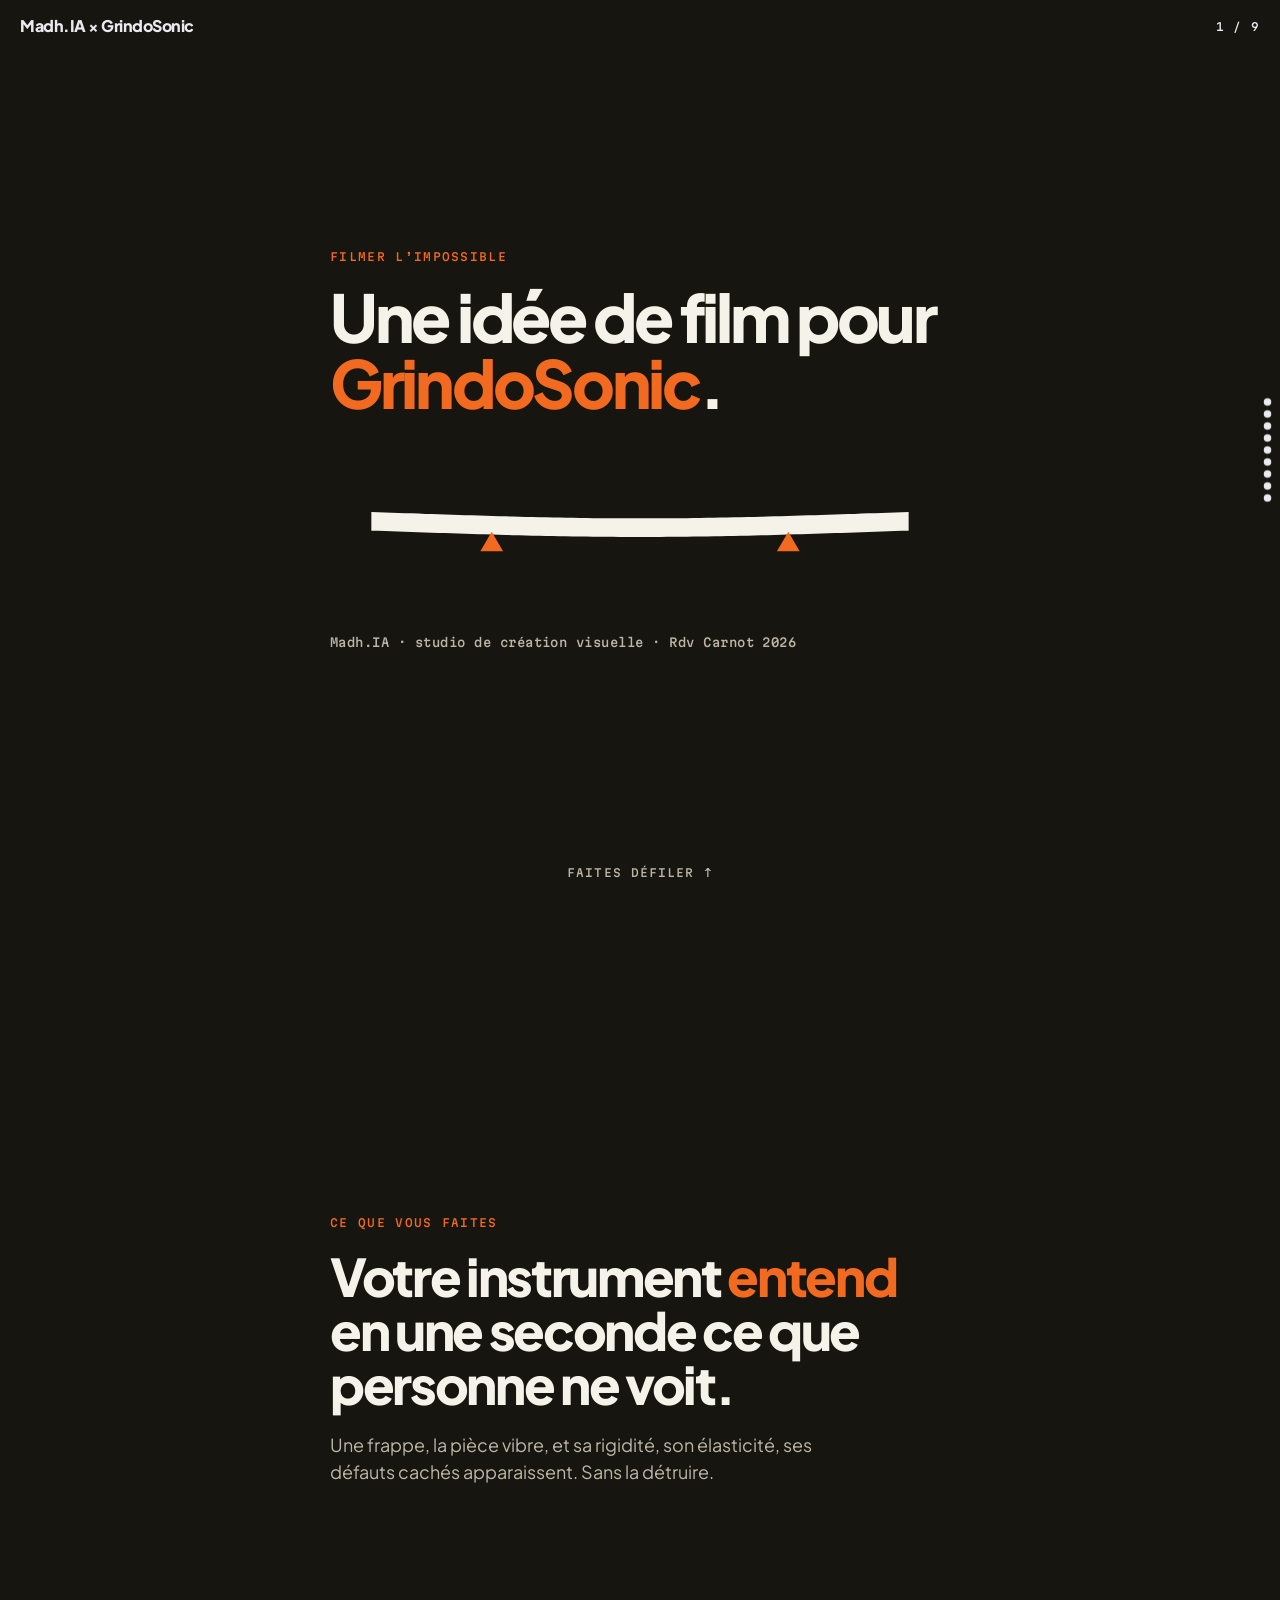
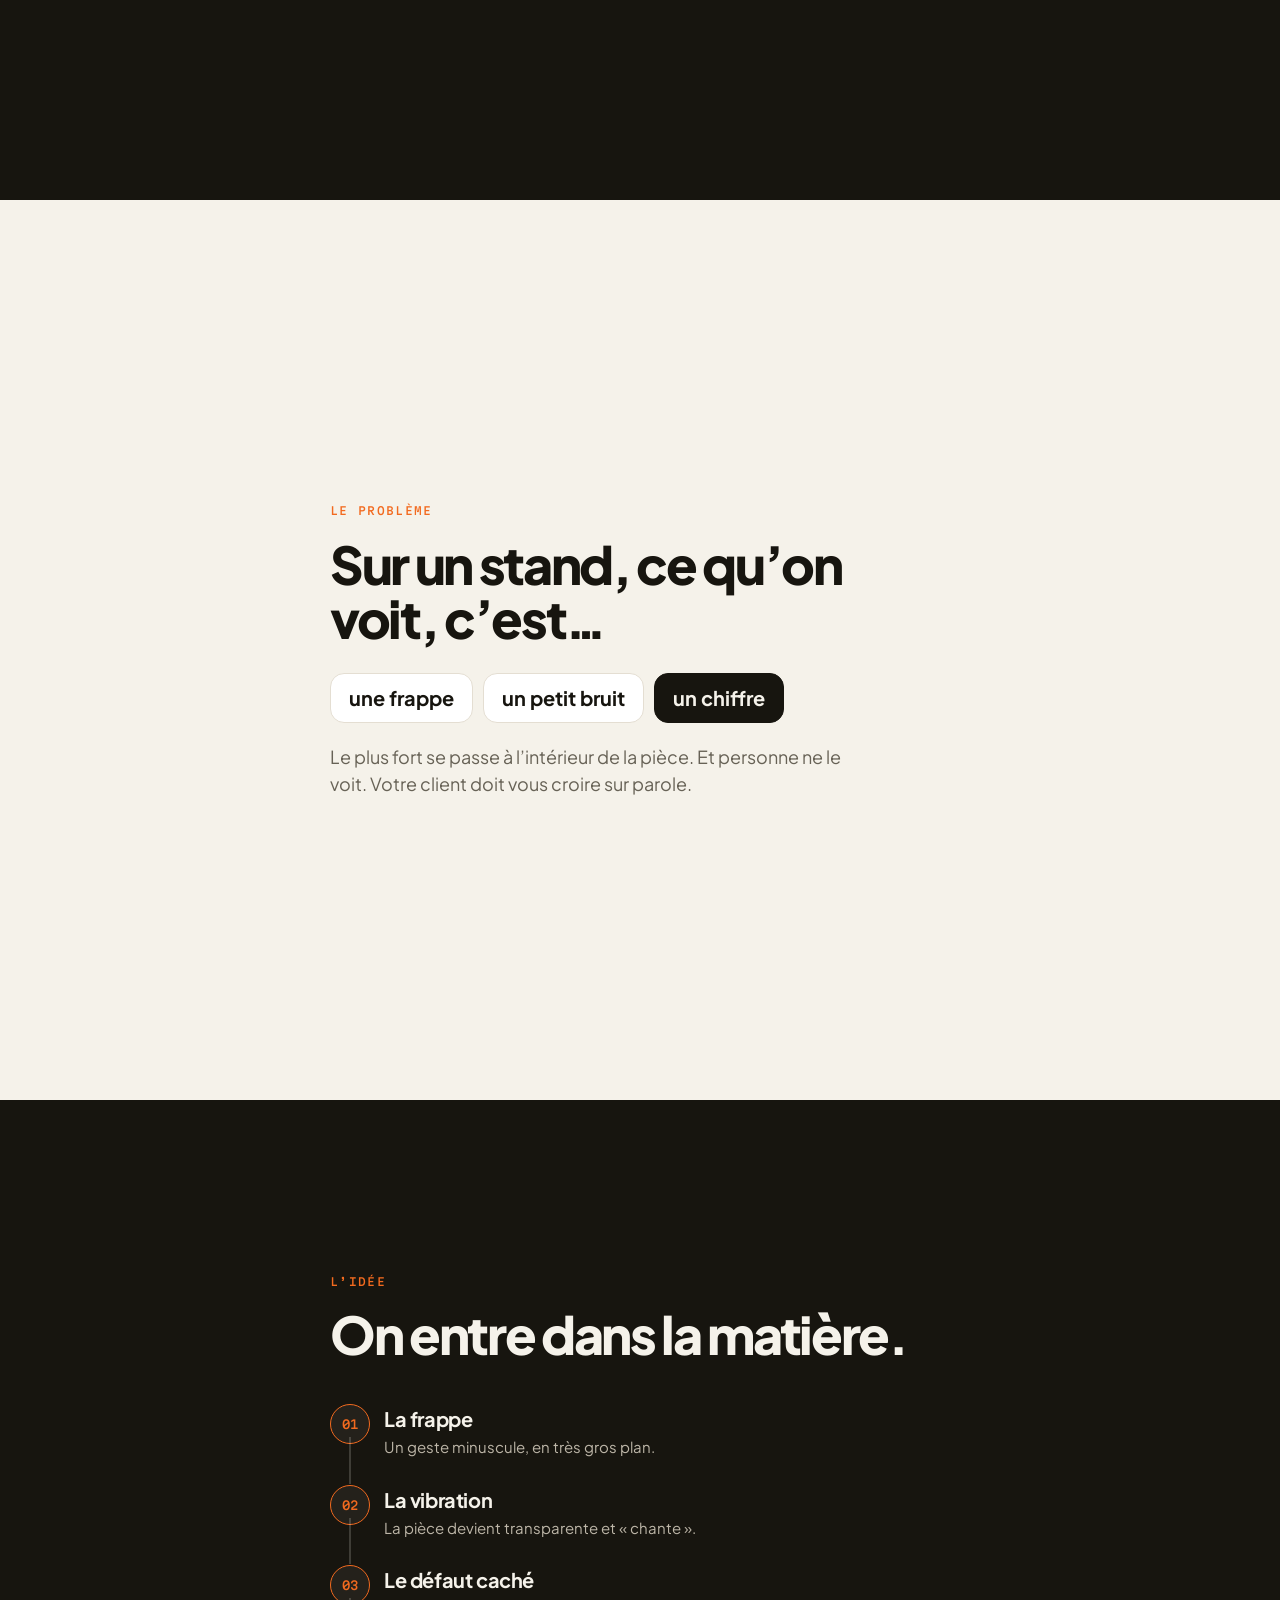
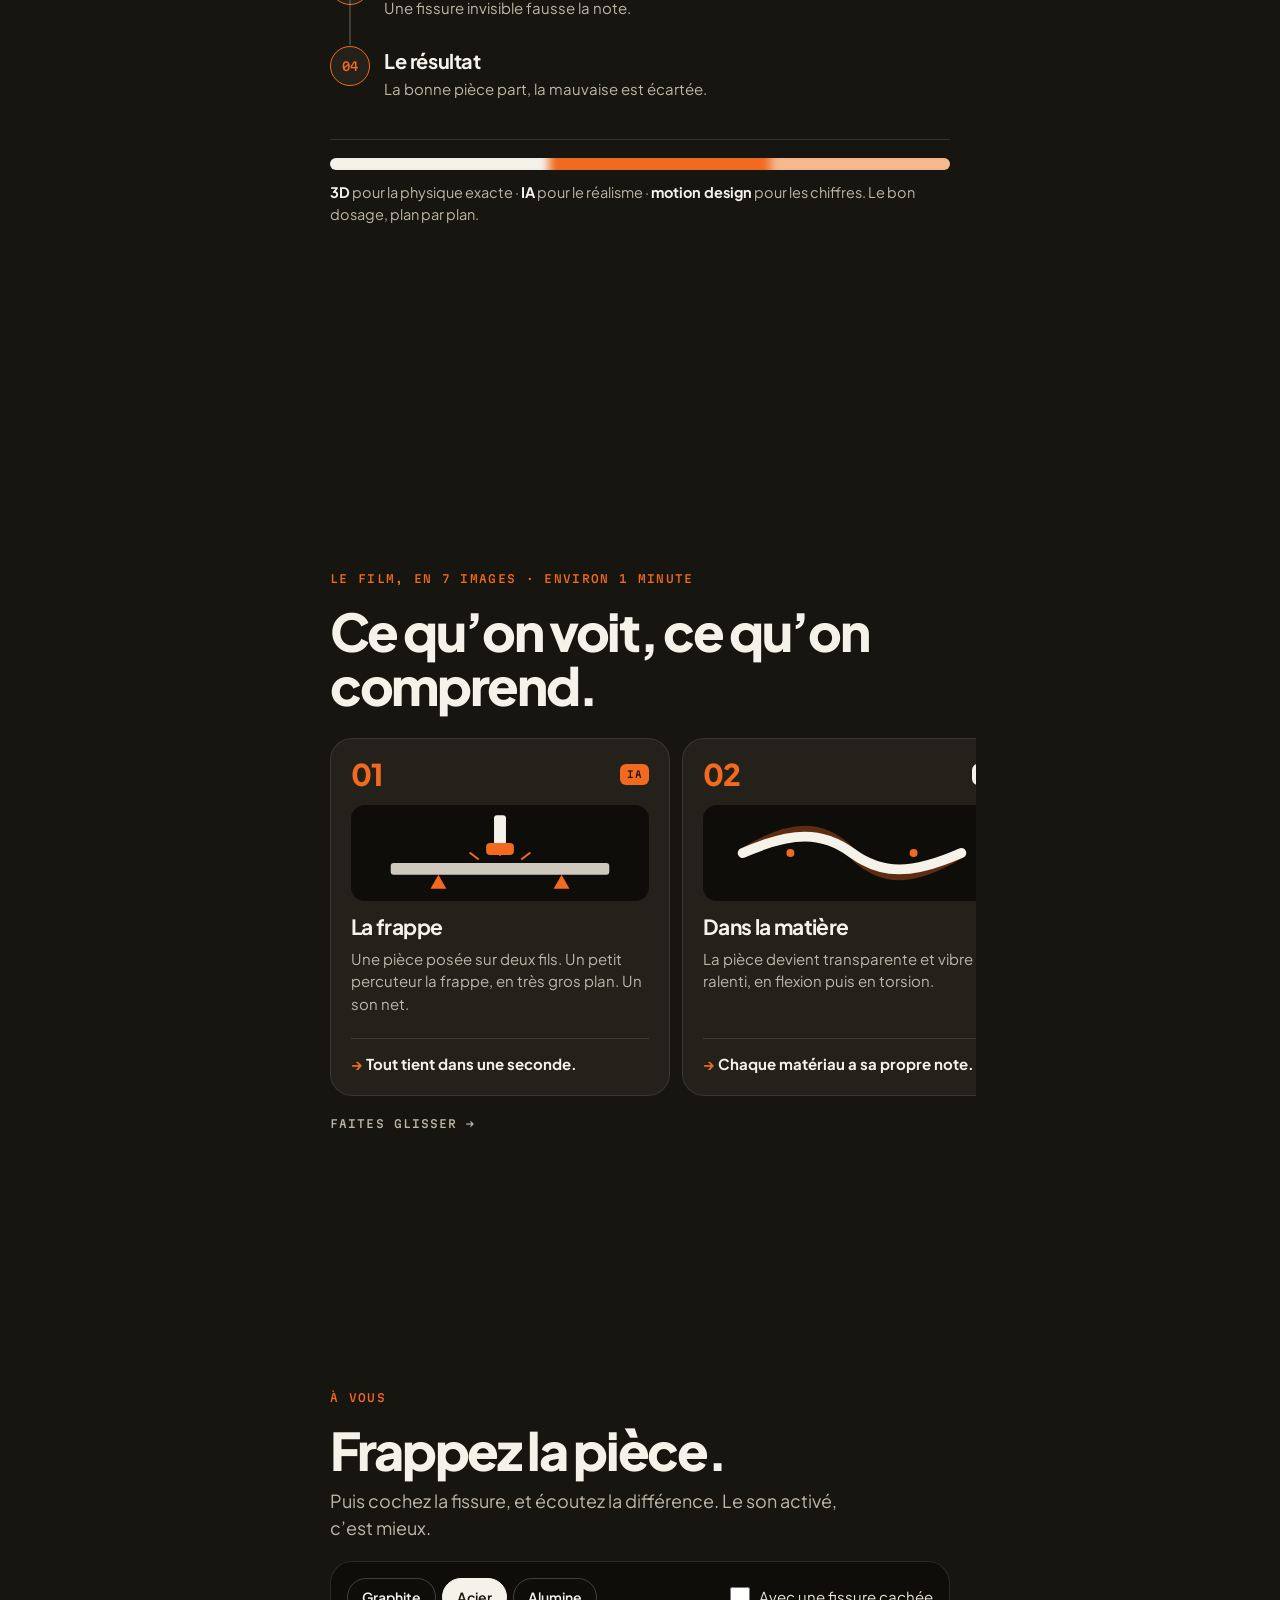
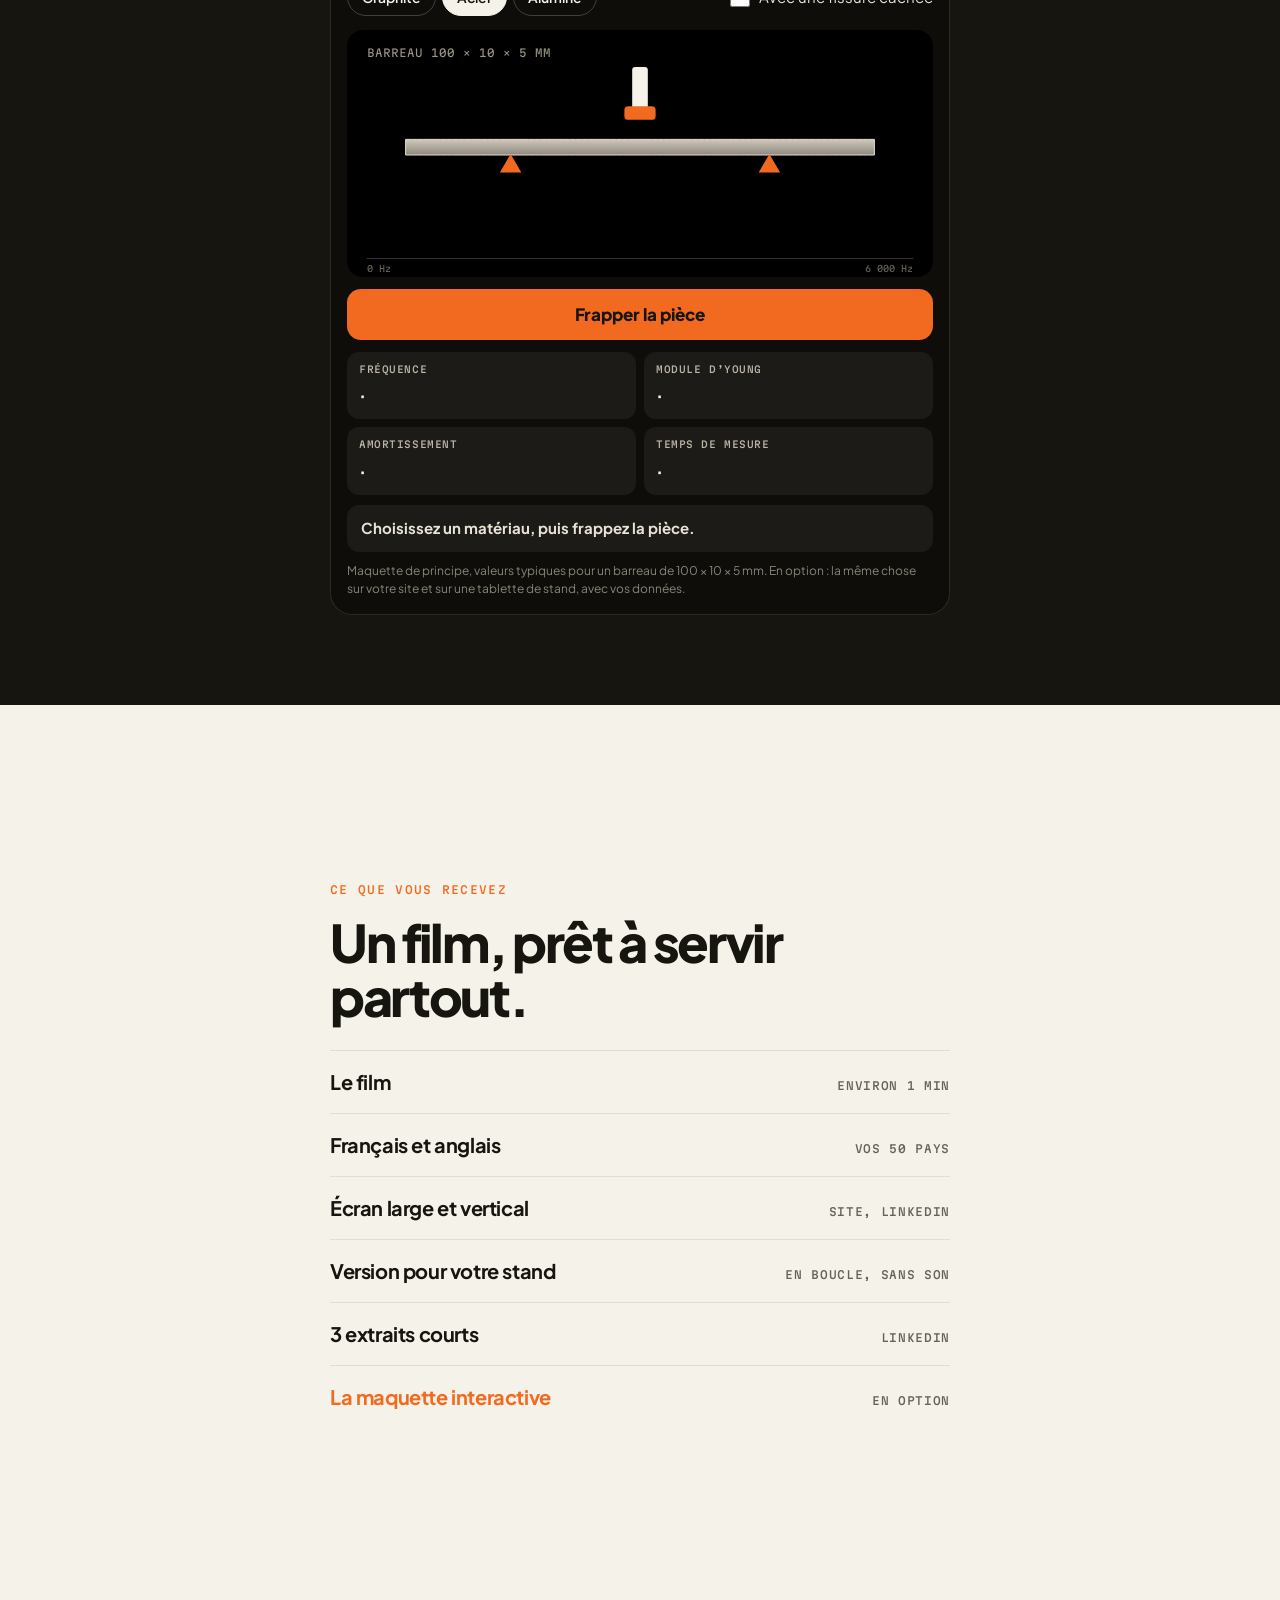
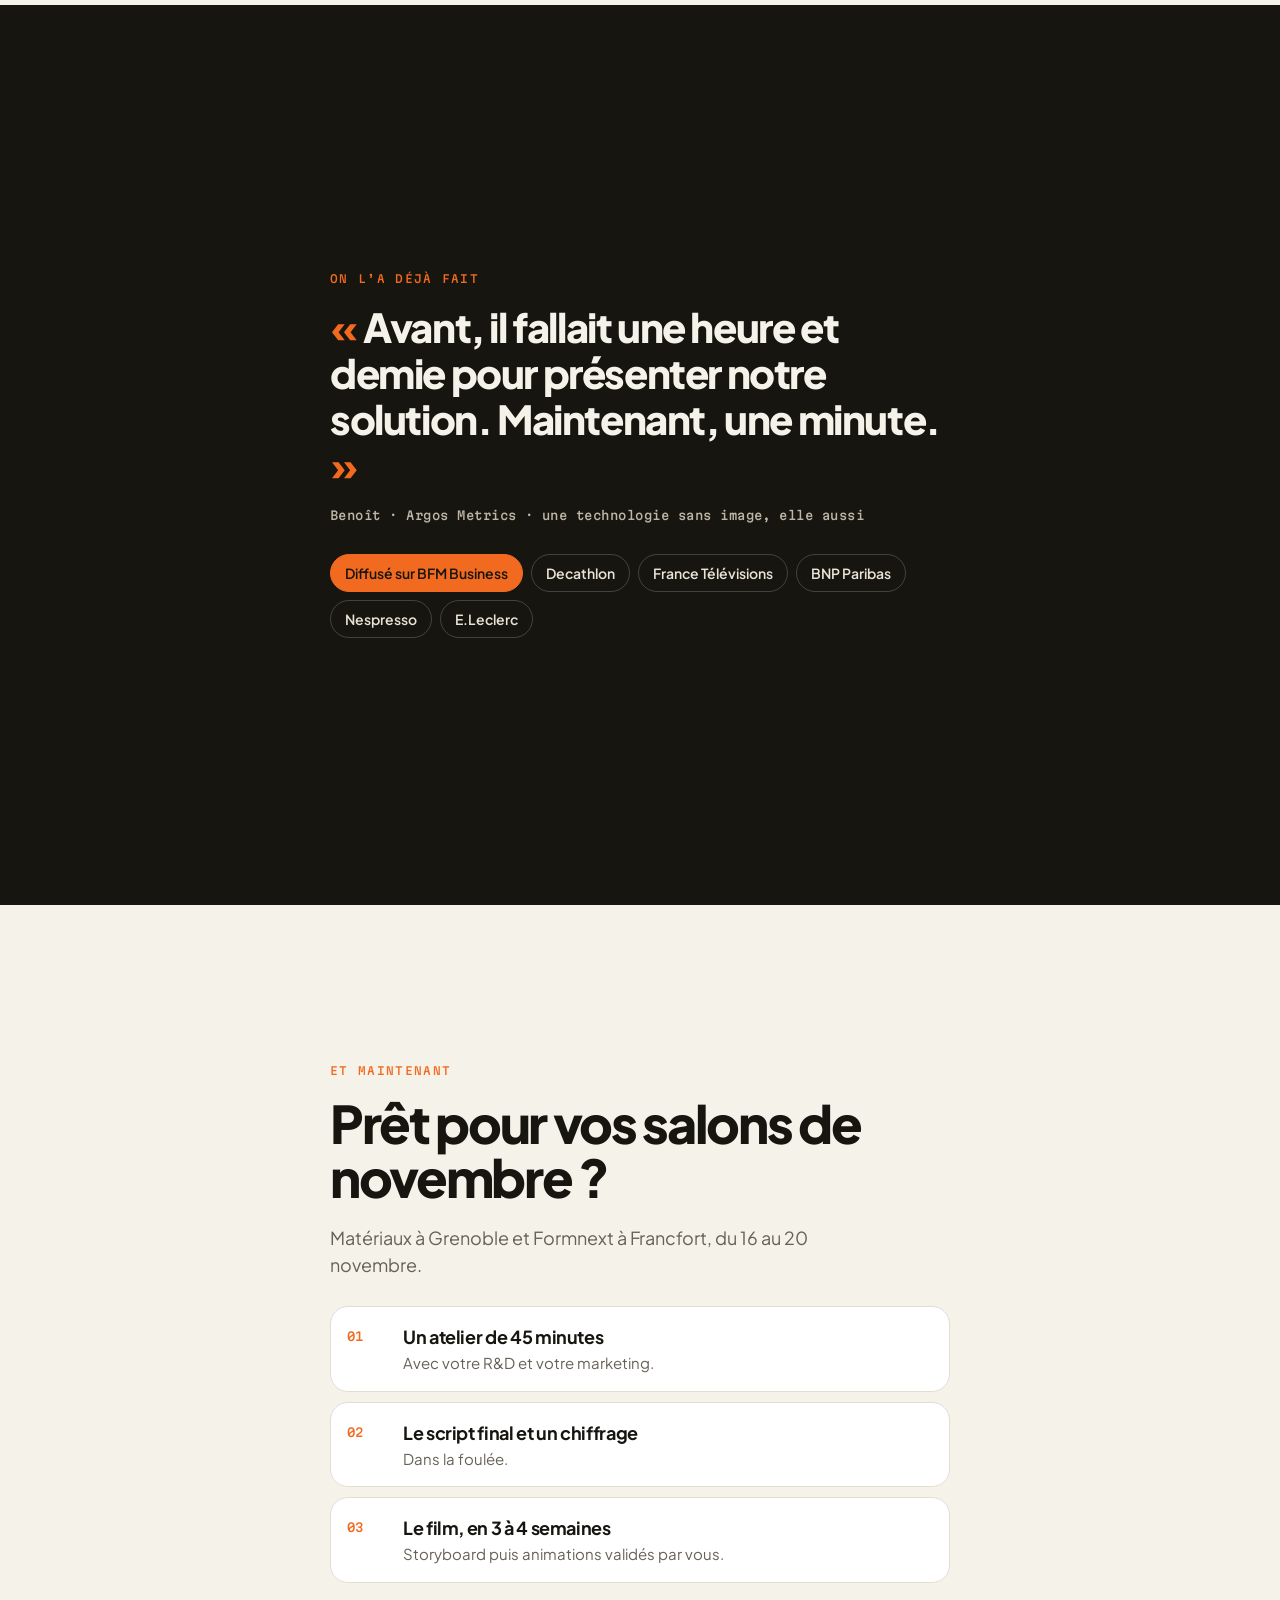
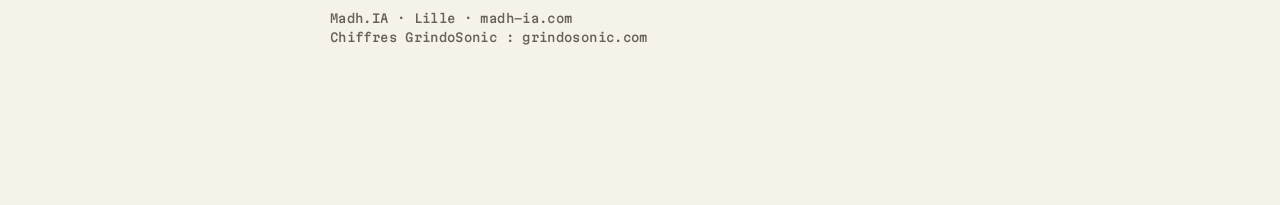
==== commit 143fc3e6: "GrindoSonic : présentation à faire défiler sur téléphone, un message par écran Co-Authored-By: Claud" ====
--- a/grindosonic/index.html
+++ b/grindosonic/index.html
@@ -1,199 +1,98 @@
-<!DOCTYPE html>
-
+<!doctype html>
 <html lang="fr">
 <head>
-<meta charset="utf-8"/>
-<meta content="width=device-width, initial-scale=1" name="viewport"/>
-<meta content="noindex,nofollow" name="robots"/>
+<meta charset="utf-8">
+<meta name="viewport" content="width=device-width, initial-scale=1, viewport-fit=cover">
+<meta name="robots" content="noindex,nofollow">
+<meta name="theme-color" content="#17150f">
 <title>GrindoSonic · Filmer l’impossible</title>
-<meta content="Proposition de film pour GrindoSonic, préparée par Madh.IA pour le Rdv Carnot 2026." name="description"/>
-<link href="https://fonts.googleapis.com" rel="preconnect"/>
-<link crossorigin="" href="https://fonts.gstatic.com" rel="preconnect"/>
-<link href="https://fonts.googleapis.com/css2?family=Plus+Jakarta+Sans:wght@400;500;600;700;800&amp;family=Martian+Mono:wght@400;500&amp;display=swap" rel="stylesheet"/>
-<style>
-:root{--bg:#f5f2ea;--bg2:#ece7dc;--paper:#fbf9f4;--card:#fff;--ink:#17150f;--ink2:#34302a;--mute:#676256;--mute2:#9a9487;--line:#e4ded2;--line2:#d2cab9;--acc:#f26a1f;--tint:rgba(242,106,31,.12);--red:#d93a2b;--sans:'Plus Jakarta Sans',system-ui,-apple-system,'Segoe UI',sans-serif;--mono:'Martian Mono',ui-monospace,Consolas,monospace}
-*{box-sizing:border-box;margin:0}
-html{-webkit-text-size-adjust:100%}
-body{background:var(--bg);color:var(--ink);font:400 16px/1.55 var(--sans);-webkit-font-smoothing:antialiased}
-.wrap{max-width:1040px;margin:0 auto;padding:0 22px}
-.hd{position:sticky;top:0;z-index:5;background:rgba(245,242,234,.92);backdrop-filter:blur(10px);border-bottom:1px solid var(--line)}
-.hd .wrap{display:flex;justify-content:space-between;align-items:center;height:58px;gap:12px}
-.logo{font-weight:800;font-size:19px;letter-spacing:-.03em}
-.logo i{font-style:normal;color:var(--acc)}
-.hd p{font:500 10.5px/1.3 var(--mono);letter-spacing:.06em;text-transform:uppercase;color:var(--mute);text-align:right}
-.eb{font:500 11px/1.4 var(--mono);letter-spacing:.1em;text-transform:uppercase;color:var(--acc);margin-bottom:12px}
-h1{font-size:clamp(34px,6.4vw,64px);line-height:1;letter-spacing:-.045em;font-weight:800}
-h2{font-size:clamp(26px,4vw,40px);line-height:1.06;letter-spacing:-.04em;font-weight:800}
-h3{font-size:18px;line-height:1.25;letter-spacing:-.02em;font-weight:800}
-.lead{font-size:18px;line-height:1.55;color:var(--ink2);max-width:62ch;margin-top:18px}
-.hero{padding:54px 0 46px}
-.hero .who{display:flex;flex-wrap:wrap;gap:8px;margin-top:26px}
-.pill{font:500 11px/1 var(--mono);letter-spacing:.04em;padding:9px 12px;border-radius:999px;background:var(--paper);border:1px solid var(--line2);color:var(--ink2)}
-.pill.o{background:var(--acc);border-color:var(--acc);color:var(--ink)}
-section.s{padding:56px 0;border-top:1px solid var(--line)}
-.s.alt{background:var(--paper)}
-.grid3{display:grid;grid-template-columns:repeat(3,minmax(0,1fr));gap:14px;margin-top:28px}
-.card{background:var(--card);border:1px solid var(--line);border-radius:18px;padding:22px}
-.card .n{font:500 11px/1 var(--mono);color:var(--acc);display:block;margin-bottom:12px}
-.card p{color:var(--mute);font-size:15px;margin-top:8px}
-.idea{display:grid;grid-template-columns:minmax(0,1.1fr) minmax(0,1fr);gap:34px;align-items:center;margin-top:8px}
-.big{font-size:clamp(22px,3vw,30px);line-height:1.2;letter-spacing:-.03em;font-weight:800}
-.big em{font-style:normal;color:var(--acc)}
-.mix{display:grid;gap:10px}
-.mix div{display:grid;grid-template-columns:120px minmax(0,1fr);gap:14px;align-items:baseline;padding:14px 0;border-top:1px solid var(--line2)}
-.mix b{font-size:15px}
-.mix span{color:var(--mute);font-size:14.5px}
-.mixbar{height:12px;border-radius:99px;overflow:hidden;position:relative;background:var(--bg2);margin-bottom:6px}
-.mixbar i{position:absolute;inset:-8px -14px;display:block;filter:blur(5px);background:linear-gradient(90deg,#17150f 0 38%,#f26a1f 38% 72%,#f7b98f 72%)}
-/* Script */
-.sc{margin-top:28px;display:grid;gap:12px;counter-reset:sc}
-.scene{display:grid;grid-template-columns:96px minmax(0,1fr) minmax(0,1fr);gap:20px;background:var(--card);border:1px solid var(--line);border-radius:18px;padding:20px 22px}
-.tc{font:500 12px/1.4 var(--mono);color:var(--mute)}
-.tc b{display:block;font:800 22px/1 var(--sans);letter-spacing:-.03em;color:var(--ink);margin-bottom:6px}
-.tools{display:flex;flex-wrap:wrap;gap:5px;margin-top:10px}
-.t{font:500 9.5px/1 var(--mono);letter-spacing:.05em;text-transform:uppercase;padding:6px 7px;border-radius:6px}
-.t3d{background:var(--ink);color:var(--bg)}
-.tia{background:var(--acc);color:var(--ink)}
-.tmo{background:#f7d4bd;color:var(--ink)}
-.lab{font:500 10px/1.4 var(--mono);letter-spacing:.08em;text-transform:uppercase;color:var(--mute2);margin-bottom:6px}
-.img p{font-size:15px;color:var(--ink2)}
-.vo p{font-size:16px;font-weight:600;line-height:1.45}
-.vo p:before{content:"« "}.vo p:after{content:" »"}
-.tag{margin-top:26px;padding:26px;border-radius:18px;background:var(--ink);color:var(--bg)}
-.tag .lab{color:#bdb6a8}
-.tag p.big{color:var(--bg)}
-.tag .alt2{margin-top:12px;font-size:14px;color:#bdb6a8}
-/* Démo */
-.demo{margin-top:26px;background:var(--ink);color:var(--bg);border-radius:22px;padding:22px;overflow:hidden}
-.dtop{display:flex;flex-wrap:wrap;gap:8px;align-items:center;justify-content:space-between}
-.chips{display:flex;flex-wrap:wrap;gap:6px}
-.chip{font:600 13px/1 var(--sans);padding:10px 13px;border-radius:999px;border:1px solid rgba(245,242,234,.22);background:transparent;color:var(--bg);cursor:pointer}
-.chip[aria-pressed="true"]{background:var(--bg);color:var(--ink);border-color:var(--bg)}
-.sw{display:inline-flex;align-items:center;gap:9px;font-size:13.5px;cursor:pointer;color:#e9e3d6}
-.sw input{width:18px;height:18px;accent-color:var(--red)}
-.stage{margin-top:16px;border-radius:16px;background:#0e0d0a;position:relative}
-.stage svg{display:block;width:100%;height:auto}
-.hit{position:absolute;inset:0;width:100%;height:100%;background:transparent;border:0;cursor:pointer}
-.go{display:flex;align-items:center;justify-content:center;gap:10px;width:100%;margin-top:14px;padding:16px;border-radius:14px;border:0;background:var(--acc);color:var(--ink);font:800 16px/1 var(--sans);cursor:pointer}
-.out{display:grid;grid-template-columns:repeat(4,minmax(0,1fr));gap:8px;margin-top:14px}
-.out div{background:rgba(245,242,234,.06);border-radius:12px;padding:12px}
-.out span{display:block;font:500 9.5px/1.3 var(--mono);letter-spacing:.06em;text-transform:uppercase;color:#bdb6a8}
-.out b{display:block;font-size:20px;letter-spacing:-.02em;margin-top:6px;white-space:nowrap}
-.verdict{margin-top:12px;padding:12px 14px;border-radius:12px;font-weight:700;font-size:14.5px;background:rgba(245,242,234,.06);color:#e9e3d6}
-.verdict.ok{background:rgba(70,170,110,.18);color:#bfe8cd}
-.verdict.ko{background:rgba(217,58,43,.22);color:#ffc9c2}
-.note{margin-top:12px;font-size:12.5px;color:#9a9487}
-/* Livrables */
-.liv{display:grid;grid-template-columns:repeat(2,minmax(0,1fr));gap:12px;margin-top:26px}
-.liv .card h3{display:flex;gap:10px;align-items:baseline}
-.liv .card h3 small{font:500 10px/1 var(--mono);letter-spacing:.06em;text-transform:uppercase;color:var(--acc)}
-.cal{margin-top:26px;display:grid;grid-template-columns:repeat(4,minmax(0,1fr));gap:0;border-radius:18px;overflow:hidden;border:1px solid var(--line)}
-.cal div{background:var(--card);padding:18px;border-right:1px solid var(--line)}
-.cal div:last-child{border-right:0;background:var(--ink);color:var(--bg)}
-.cal b{display:block;font:500 11px/1.3 var(--mono);letter-spacing:.06em;text-transform:uppercase;color:var(--acc);margin-bottom:8px}
-.cal p{font-size:14.5px}
-.cal div:last-child p{color:#e9e3d6}
-.refs{display:grid;grid-template-columns:minmax(0,1.2fr) minmax(0,1fr);gap:14px;margin-top:26px}
-blockquote{font-size:19px;line-height:1.4;font-weight:700;letter-spacing:-.01em}
-blockquote+p{margin-top:12px;font:500 11px/1.4 var(--mono);color:var(--mute);letter-spacing:.04em}
-.cta{padding:56px 0 70px;background:var(--ink);color:var(--bg)}
-.cta h2{color:var(--bg)}
-.cta .lead{color:#d9d3c6}
-.btn{display:inline-flex;margin-top:22px;padding:16px 20px;border-radius:999px;background:var(--acc);color:var(--ink);font-weight:800;text-decoration:none}
-.foot{margin-top:28px;font:500 11px/1.6 var(--mono);color:#9a9487;letter-spacing:.03em}
-@media (max-width:820px){
- .grid3,.idea,.refs{grid-template-columns:minmax(0,1fr)}
- .scene{grid-template-columns:minmax(0,1fr);gap:12px}
- .tc{display:flex;align-items:center;gap:12px;flex-wrap:wrap}.tc b{margin:0}.tools{margin:0}
- .liv{grid-template-columns:minmax(0,1fr)}
- .cal{grid-template-columns:minmax(0,1fr)}.cal div{border-right:0;border-bottom:1px solid var(--line)}
- .out{grid-template-columns:repeat(2,minmax(0,1fr))}
-}
-@media (max-width:480px){.wrap{padding:0 18px}.hero{padding:40px 0 36px}.lead{font-size:16.5px}section.s{padding:44px 0}.mix div{grid-template-columns:minmax(0,1fr);gap:2px}.demo{padding:16px;margin-left:-6px;margin-right:-6px}.out b{font-size:18px}}
-
-.ctas{display:flex;flex-wrap:wrap;gap:10px;margin-top:26px}
-.b2{display:inline-flex;align-items:center;padding:15px 20px;border-radius:999px;font-weight:800;text-decoration:none;font-size:15px}
-.b2.o{background:var(--acc);color:var(--ink)}.b2.l{border:1.5px solid var(--ink);color:var(--ink)}
-.need{list-style:none;padding:0;margin-top:24px;display:grid;gap:0}
-.need li{display:grid;grid-template-columns:44px minmax(0,1fr);gap:10px;padding:16px 0;border-top:1px solid var(--line2);font-size:17px;line-height:1.45}
-.need li b{font:500 12px/1.9 var(--mono);color:var(--acc)}
-.pills{display:flex;flex-wrap:wrap;gap:8px;margin-top:22px}
-.quote{margin-top:26px;padding:22px;border-radius:18px;background:var(--card);border:1px solid var(--line)}
-.quote blockquote{font-size:18px}
-.quote p{margin-top:12px;font:500 11px/1.4 var(--mono);color:var(--mute);letter-spacing:.04em}
-.tech{background:var(--ink);color:var(--bg);padding:46px 0 30px}
-.tech .eb{color:var(--acc)}
-.tech h2{color:var(--bg)}
-.tech .lead{color:#d9d3c6}
-.ideas{display:grid;grid-template-columns:repeat(4,minmax(0,1fr));gap:12px;margin-top:26px}
-.ideas div{border:1px solid rgba(245,242,234,.16);border-radius:16px;padding:18px}
-.ideas b{display:block;font:500 11px/1 var(--mono);color:var(--acc);margin-bottom:10px}
-.ideas h3{color:var(--bg);font-size:17px}
-.ideas p{color:#bdb6a8;font-size:14.5px;margin-top:6px}
-.tools3{display:grid;grid-template-columns:repeat(3,minmax(0,1fr));gap:12px;margin-top:14px}
-.tools3 p{font-size:14.5px;color:#d9d3c6}.tools3 b{color:var(--bg)}
-.tech .mixbar{margin-top:30px;background:rgba(245,242,234,.1)}
-.steps4{display:grid;grid-template-columns:repeat(4,minmax(0,1fr));gap:12px;margin-top:20px}
-.steps4 div{font-size:14.5px;color:#d9d3c6;border-top:2px solid rgba(245,242,234,.18);padding-top:12px}
-.steps4 b{display:block;color:var(--bg);margin-bottom:4px}
-.tech .demo{background:#0e0d0a;border:1px solid rgba(245,242,234,.12)}
-.sub{margin-top:44px;font-size:22px;letter-spacing:-.03em;font-weight:800;color:var(--bg);scroll-margin-top:70px}
-@media (max-width:820px){.ideas,.tools3,.steps4{grid-template-columns:minmax(0,1fr)}}
-</style>
+<link rel="preconnect" href="https://fonts.googleapis.com">
+<link rel="preconnect" href="https://fonts.gstatic.com" crossorigin>
+<link href="https://fonts.googleapis.com/css2?family=Plus+Jakarta+Sans:wght@400;500;600;700;800&family=Martian+Mono:wght@400;500&display=swap" rel="stylesheet">
+<link rel="stylesheet" href="../deck.css">
 </head>
 <body>
-<header class="hd"><div class="wrap"><span class="logo">Madh<i>.</i>IA</span><p>Pour GrindoSonic<br>Rdv Carnot · 21 octobre 2026</p></div></header>
-
-<section class="hero"><div class="wrap">
-<p class="eb">Filmer l’impossible · pour GrindoSonic</p>
-<h1>Ce que votre instrument mesure en une seconde, personne ne l’a jamais vu.</h1>
-<p class="lead">Nous proposons un film d’une minute qui le montre de l’intérieur. Pour que n’importe qui comprenne votre technologie, sur un stand comme en rendez-vous.</p>
-<div class="ctas"><a class="b2 o" href="#demo">Essayer la maquette</a><a class="b2 l" href="mailto:mad.tortel@gmail.com?subject=GrindoSonic%20%C2%B7%20Filmer%20l%27impossible">Organiser un atelier</a></div>
-</div></section>
-
-<section class="s alt"><div class="wrap">
-<p class="eb">01 · Votre besoin</p>
-<h2>Une technologie qui ne se voit pas, à faire comprendre vite.</h2>
-<ul class="need">
-<li><b>01</b><span>Ce qui se passe est invisible : une frappe, un son, un chiffre.</span></li>
-<li><b>02</b><span>Vos clients doivent comprendre en quelques secondes, sur un salon, en rendez-vous, dans 50 pays.</span></li>
-<li><b>03</b><span>Votre meilleur argument, « une pièce défectueuse coûte plus cher que de toutes les tester », mérite d’être montré, pas expliqué.</span></li>
-</ul>
-</div></section>
-
-<section class="s"><div class="wrap">
-<p class="eb">02 · Notre réponse</p>
-<h2>Un film d’une minute qui entre dans la matière.</h2>
-<p class="lead">On voit la pièce vibrer de l’intérieur, un défaut invisible changer sa note, puis le résultat tomber. Du laboratoire à la ligne de production.</p>
-<div class="pills"><span class="pill o">Film d’environ 1 min</span><span class="pill">Français et anglais</span><span class="pill">Écran large et vertical</span><span class="pill">Version pour votre stand</span><span class="pill">3 extraits LinkedIn</span></div>
-<div class="quote"><blockquote>« Avant, il fallait une heure et demie pour présenter notre solution, et on n’était toujours pas compris. Maintenant, une minute. »</blockquote><p>Benoît · Argos Metrics · film diffusé sur BFM Business</p></div>
-</div></section>
-
-<section class="s alt"><div class="wrap">
-<p class="eb">03 · La suite</p>
-<h2>Un atelier de 45 minutes avec votre R&amp;D et votre marketing.</h2>
-<p class="lead">Nous revenons avec le script et un chiffrage. Si vous visez vos salons de novembre, Matériaux et Formnext, c’est le moment de démarrer.</p>
-<div class="ctas"><a class="b2 o" href="mailto:mad.tortel@gmail.com?subject=GrindoSonic%20%C2%B7%20Filmer%20l%27impossible">Organiser l’atelier</a></div>
-</div></section>
-
-<section class="tech"><div class="wrap">
-<p class="eb">Note technique · pour aller plus loin</p>
-<h2>Ce que le film veut montrer.</h2>
-<p class="lead">Quatre idées, à affiner ensemble pendant l’atelier.</p>
-<div class="ideas">
-<div><b>01</b><h3>La frappe</h3><p>Un geste minuscule, filmé de très près. Tout part de là.</p></div>
-<div><b>02</b><h3>La matière qui vibre</h3><p>La pièce devient transparente et vibre au ralenti. Chaque matériau a sa note.</p></div>
-<div><b>03</b><h3>Le défaut caché</h3><p>Deux pièces identiques. L’une cache une fissure : sa note change, elle est écartée sans être détruite.</p></div>
-<div><b>04</b><h3>Du labo à l’usine</h3><p>Recherche, essais en température, ligne de production : la même mesure, partout.</p></div>
-</div>
-<div class="mixbar" aria-hidden="true"><i></i></div>
-<div class="tools3">
-<p><b>La 3D</b> pour les vraies formes de vibration de la pièce, exactes.</p>
-<p><b>L’IA vidéo</b> pour le laboratoire et l’usine, comme s’ils avaient été filmés.</p>
-<p><b>Le motion design</b> pour transformer la note en chiffres lisibles.</p>
-</div>
-<p class="sub" id="demo">En option : la maquette « Frappez la pièce »</p>
-<p class="lead">Pour votre site ou une tablette de stand. Choisissez un matériau, frappez, écoutez.</p>
+<div class="top" aria-hidden="true"><b>Madh.IA × GrindoSonic</b><span id="cpt">1 / 9</span></div>
+<div class="dots" aria-hidden="true" id="dots"></div>
+
+<!-- 1 -->
+<section class="sl cover"><div class="in">
+<p class="k">Filmer l’impossible</p>
+<h1 class="h">Une idée de film pour <em>GrindoSonic</em>.</h1>
+<svg id="cv" viewBox="0 0 600 170" aria-hidden="true"><path id="cbar" fill="#f5f2ea"/><polygon id="cs1" fill="#f26a1f"/><polygon id="cs2" fill="#f26a1f"/></svg>
+<p class="who">Madh.IA · studio de création visuelle · Rdv Carnot 2026</p>
+</div><p class="hint">Faites défiler ↑</p></section>
+
+<!-- 2 -->
+<section class="sl"><div class="in">
+<p class="k">Ce que vous faites</p>
+<p class="h2">Votre instrument <em>entend</em> en une seconde ce que personne ne voit.</p>
+<p class="p">Une frappe, la pièce vibre, et sa rigidité, son élasticité, ses défauts cachés apparaissent. Sans la détruire.</p>
+</div></section>
+
+<!-- 3 -->
+<section class="sl light"><div class="in">
+<p class="k">Le problème</p>
+<p class="h2">Sur un stand, ce qu’on voit, c’est…</p>
+<div class="seen"><span>une frappe</span><span>un petit bruit</span><span class="x">un chiffre</span></div>
+<p class="p">Le plus fort se passe à l’intérieur de la pièce. Et personne ne le voit. Votre client doit vous croire sur parole.</p>
+</div></section>
+
+<!-- 4 -->
+<section class="sl"><div class="in">
+<p class="k">L’idée</p>
+<p class="h2">On entre dans la matière.</p>
+<ol class="chain">
+<li><b>01</b><div><strong>La frappe</strong><small>Un geste minuscule, en très gros plan.</small></div></li>
+<li><b>02</b><div><strong>La vibration</strong><small>La pièce devient transparente et « chante ».</small></div></li>
+<li><b>03</b><div><strong>Le défaut caché</strong><small>Une fissure invisible fausse la note.</small></div></li>
+<li><b>04</b><div><strong>Le résultat</strong><small>La bonne pièce part, la mauvaise est écartée.</small></div></li>
+</ol>
+<div class="mix"><div class="mixbar" aria-hidden="true"><i></i></div>
+<p><b>3D</b> pour la physique exacte · <b>IA</b> pour le réalisme · <b>motion design</b> pour les chiffres. Le bon dosage, plan par plan.</p></div>
+</div></section>
+
+<!-- 5 -->
+<section class="sl"><div class="in">
+<p class="k">Le film, en 7 images · environ 1 minute</p>
+<p class="h2">Ce qu’on voit, ce qu’on comprend.</p>
+<div class="sb">
+<article class="fr"><div class="ft"><span class="n">01</span><div class="tools"><span class="t tia">IA</span></div></div>
+<svg viewBox="0 0 300 96" aria-hidden="true"><rect x="40" y="58" width="220" height="12" rx="3" fill="#cfc9bd"/><polygon points="80,84 96,84 88,70" fill="#f26a1f"/><polygon points="204,84 220,84 212,70" fill="#f26a1f"/><rect x="144" y="10" width="12" height="30" rx="3" fill="#f5f2ea"/><rect x="136" y="38" width="28" height="12" rx="4" fill="#f26a1f"/><path d="M128 54 l-8-6 M172 54 l8-6 M150 50 v-4" stroke="#f26a1f" stroke-width="2" stroke-linecap="round"/></svg>
+<h3>La frappe</h3><p class="see">Une pièce posée sur deux fils. Un petit percuteur la frappe, en très gros plan. Un son net.</p><p class="get">Tout tient dans une seconde.</p></article>
+
+<article class="fr"><div class="ft"><span class="n">02</span><div class="tools"><span class="t t3d">3D</span></div></div>
+<svg viewBox="0 0 300 96" aria-hidden="true"><path d="M40 48 C 90 18, 120 18, 150 48 S 210 78, 260 48" fill="none" stroke="#f26a1f" stroke-width="10" stroke-linecap="round" opacity=".35"/><path d="M40 48 C 90 26, 120 26, 150 48 S 210 70, 260 48" fill="none" stroke="#f5f2ea" stroke-width="10" stroke-linecap="round"/><circle cx="88" cy="48" r="4" fill="#f26a1f"/><circle cx="212" cy="48" r="4" fill="#f26a1f"/></svg>
+<h3>Dans la matière</h3><p class="see">La pièce devient transparente et vibre au ralenti, en flexion puis en torsion.</p><p class="get">Chaque matériau a sa propre note.</p></article>
+
+<article class="fr"><div class="ft"><span class="n">03</span><div class="tools"><span class="t tmo">Motion</span></div></div>
+<svg viewBox="0 0 300 96" aria-hidden="true"><path d="M20 80 L80 80 Q100 80 108 60 Q116 14 124 60 Q132 80 150 80 L190 80 Q200 80 204 66 Q208 44 212 66 Q216 80 226 80 L280 80" fill="none" stroke="#f26a1f" stroke-width="3"/><text x="116" y="12" fill="#f5f2ea" font-family="Martian Mono, monospace" font-size="10" text-anchor="middle">E</text><text x="208" y="36" fill="#f5f2ea" font-family="Martian Mono, monospace" font-size="10" text-anchor="middle">G</text></svg>
+<h3>La note devient des chiffres</h3><p class="see">La vibration devient une courbe, puis vos mesures : rigidité, élasticité, amortissement.</p><p class="get">C’est ce que GrindoSonic mesure.</p></article>
+
+<article class="fr"><div class="ft"><span class="n">04</span><div class="tools"><span class="t t3d">3D</span><span class="t tia">IA</span></div></div>
+<svg viewBox="0 0 300 96" aria-hidden="true"><rect x="36" y="34" width="100" height="28" rx="6" fill="#cfc9bd"/><rect x="164" y="34" width="100" height="28" rx="6" fill="#cfc9bd" opacity=".55"/><path d="M206 36 l6 8 -7 6 7 9" fill="none" stroke="#ff5a46" stroke-width="3" stroke-linejoin="round"/><circle cx="86" cy="80" r="5" fill="#46aa6e"/><circle cx="214" cy="80" r="5" fill="#ff5a46"/></svg>
+<h3>Le défaut caché</h3><p class="see">Deux pièces identiques. L’une cache une fissure : sa note change, le voyant passe au rouge.</p><p class="get">Écartée, sans être détruite.</p></article>
+
+<article class="fr"><div class="ft"><span class="n">05</span><div class="tools"><span class="t tia">IA</span></div></div>
+<svg viewBox="0 0 300 96" aria-hidden="true"><path d="M30 80 V44 l30 -16 v16 l30 -16 v16 l30 -16 V80 Z" fill="none" stroke="#f5f2ea" stroke-width="3" stroke-linejoin="round"/><rect x="150" y="40" width="40" height="40" rx="4" fill="none" stroke="#f26a1f" stroke-width="3"/><rect x="160" y="54" width="20" height="10" rx="2" fill="#f26a1f"/><circle cx="240" cy="60" r="20" fill="none" stroke="#f5f2ea" stroke-width="3"/><circle cx="240" cy="60" r="6" fill="#f5f2ea"/></svg>
+<h3>Partout</h3><p class="see">Le laboratoire, le four, la fonderie, les pièces imprimées en 3D, les meules.</p><p class="get">De la R&amp;D à la production.</p></article>
+
+<article class="fr"><div class="ft"><span class="n">06</span><div class="tools"><span class="t tia">IA</span><span class="t tmo">Motion</span></div></div>
+<svg viewBox="0 0 300 96" aria-hidden="true"><rect x="10" y="62" width="280" height="8" rx="4" fill="#34302a"/><g fill="#cfc9bd"><rect x="22" y="44" width="30" height="16" rx="3"/><rect x="72" y="44" width="30" height="16" rx="3"/><rect x="122" y="44" width="30" height="16" rx="3"/><rect x="222" y="44" width="30" height="16" rx="3"/></g><rect x="172" y="22" width="30" height="16" rx="3" fill="#ff5a46"/><path d="M178 44 l10 -4" stroke="#ff5a46" stroke-width="2"/><rect x="118" y="10" width="38" height="14" rx="3" fill="#f26a1f"/></svg>
+<h3>La ligne de production</h3><p class="see">Chaque pièce testée en moins de 3 secondes. La mauvaise sort avant l’expédition.</p><p class="get">Tout tester coûte moins cher qu’un défaut.</p></article>
+
+<article class="fr last"><div class="ft"><span class="n">07</span><div class="tools"><span class="t t3d">Motion</span></div></div>
+<svg viewBox="0 0 300 96" aria-hidden="true"><text x="150" y="44" fill="#17150f" font-family="Plus Jakarta Sans, sans-serif" font-weight="800" font-size="24" text-anchor="middle">GrindoSonic</text><text x="150" y="72" fill="#17150f" font-family="Martian Mono, monospace" font-size="10" text-anchor="middle">1 700 SYSTÈMES · 50 PAYS · 60 ANS</text></svg>
+<h3>La signature</h3><p class="see">Retour à la frappe du début. Votre logo, vos chiffres.</p><p class="get">« Entendez ce que vos matériaux ne montrent pas. »</p></article>
+</div>
+<p class="swipe">Faites glisser →</p>
+</div></section>
+
+<!-- 6 -->
+<section class="sl" id="demo"><div class="in">
+<p class="k">À vous</p>
+<p class="h2">Frappez la pièce.</p>
+<p class="p" style="margin-top:10px">Puis cochez la fissure, et écoutez la différence. Le son activé, c’est mieux.</p>
 <div class="demo">
 <div class="dtop">
 <div aria-label="Matériau" class="chips" role="group">
@@ -201,20 +100,20 @@
 <button aria-pressed="true" class="chip" data-m="acier" type="button">Acier</button>
 <button aria-pressed="false" class="chip" data-m="alumine" type="button">Alumine</button>
 </div>
-<label class="sw"><input id="fis" type="checkbox"/> Avec une fissure cachée</label>
+<label class="sw"><input id="fis" type="checkbox"> Avec une fissure cachée</label>
 </div>
 <div class="stage">
 <svg aria-label="Barreau posé sur deux appuis, frappé en son centre" id="sv" role="img" viewBox="0 0 600 252">
-<defs><linearGradient id="gb" x1="0" x2="0" y1="0" y2="1"><stop offset="0" stop-color="#cfc9bd"></stop><stop offset="1" stop-color="#8f897d"></stop></linearGradient></defs>
+<defs><linearGradient id="gb" x1="0" x2="0" y1="0" y2="1"><stop offset="0" stop-color="#cfc9bd"/><stop offset="1" stop-color="#8f897d"/></linearGradient></defs>
 <text fill="#9a9487" font-family="Martian Mono, monospace" font-size="11" x="20" y="28">BARREAU 100 × 10 × 5 MM</text>
-<path fill="url(#gb)" id="bar" stroke="#e9e3d6" stroke-width="1"></path>
-<path d="" fill="none" id="crack" opacity="0" stroke="#ff5a46" stroke-linejoin="round" stroke-width="2.4"></path>
-<polygon fill="#f26a1f" id="s1" points=""></polygon><polygon fill="#f26a1f" id="s2" points=""></polygon>
-<g id="ham"><rect fill="#f5f2ea" height="44" rx="3" width="16" x="292" y="0"></rect><rect fill="#f26a1f" height="14" rx="4" width="32" x="284" y="40"></rect></g>
-<polyline fill="none" id="sp" points="" stroke="#f26a1f" stroke-width="2"></polyline>
-<line stroke="#34302a" x1="20" x2="580" y1="234" y2="234"></line>
-<text fill="#676256" font-family="Martian Mono, monospace" font-size="9" x="20" y="248">0 Hz</text>
-<text fill="#676256" font-family="Martian Mono, monospace" font-size="9" text-anchor="end" x="580" y="248">6 000 Hz</text>
+<path fill="url(#gb)" id="bar" stroke="#e9e3d6" stroke-width="1"/>
+<path d="" fill="none" id="crack" opacity="0" stroke="#ff5a46" stroke-linejoin="round" stroke-width="2.4"/>
+<polygon fill="#f26a1f" id="s1" points=""/><polygon fill="#f26a1f" id="s2" points=""/>
+<g id="ham"><rect fill="#f5f2ea" height="44" rx="3" width="16" x="292" y="0"/><rect fill="#f26a1f" height="14" rx="4" width="32" x="284" y="40"/></g>
+<polyline fill="none" id="sp" points="" stroke="#f26a1f" stroke-width="2"/>
+<line stroke="#34302a" x1="20" x2="580" y1="234" y2="234"/>
+<text fill="#676256" font-family="Martian Mono, monospace" font-size="9" x="20" y="248">0 Hz</text>
+<text fill="#676256" font-family="Martian Mono, monospace" font-size="9" text-anchor="end" x="580" y="248">6 000 Hz</text>
 <text fill="#f5f2ea" font-family="Martian Mono, monospace" font-size="10" id="pk" text-anchor="middle" x="0" y="0"></text>
 </svg>
 <button aria-label="Frapper la pièce" class="hit" type="button"></button>
@@ -227,49 +126,78 @@
 <div><span>Temps de mesure</span><b id="o-t">·</b></div>
 </div>
 <p class="verdict" id="vd">Choisissez un matériau, puis frappez la pièce.</p>
-<p class="note">Maquette de principe, avec des valeurs typiques de manuel pour un barreau de 100 × 10 × 5 mm. La version finale utiliserait vos données et votre charte.</p>
-</div>
-<p class="sub">Comment on travaille</p>
-<div class="steps4">
-<div><b>1 · Atelier</b>Le message et ce qu’on montre.</div>
-<div><b>2 · Storyboard</b>Validé par votre marketing.</div>
-<div><b>3 · Animations</b>Validées par votre expert technique.</div>
-<div><b>4 · Film final</b>3 à 4 semaines après l’atelier.</div>
-</div>
-<p class="foot">Madh.IA · studio de création visuelle · Lille · madh-ia.com<br>Les chiffres sur GrindoSonic viennent de grindosonic.com.</p>
-</div></section>
-
+<p class="note">Maquette de principe, valeurs typiques pour un barreau de 100 × 10 × 5 mm. En option : la même chose sur votre site et sur une tablette de stand, avec vos données.</p>
+</div>
+</div></section>
+
+<!-- 7 -->
+<section class="sl light"><div class="in">
+<p class="k">Ce que vous recevez</p>
+<p class="h2">Un film, prêt à servir partout.</p>
+<ul class="liv">
+<li>Le film<span>environ 1 min</span></li>
+<li>Français et anglais<span>vos 50 pays</span></li>
+<li>Écran large et vertical<span>site, LinkedIn</span></li>
+<li>Version pour votre stand<span>en boucle, sans son</span></li>
+<li>3 extraits courts<span>LinkedIn</span></li>
+<li class="opt">La maquette interactive<span>en option</span></li>
+</ul>
+</div></section>
+
+<!-- 8 -->
+<section class="sl"><div class="in">
+<p class="k">On l’a déjà fait</p>
+<p class="q">Avant, il fallait une heure et demie pour présenter notre solution. Maintenant, une minute.</p>
+<p class="by">Benoît · Argos Metrics · une technologie sans image, elle aussi</p>
+<div class="proof"><span class="o">Diffusé sur BFM Business</span><span>Decathlon</span><span>France Télévisions</span><span>BNP Paribas</span><span>Nespresso</span><span>E.Leclerc</span></div>
+</div></section>
+
+<!-- 9 -->
+<section class="sl light"><div class="in">
+<p class="k">Et maintenant</p>
+<p class="h2">Prêt pour vos salons de novembre ?</p>
+<p class="p">Matériaux à Grenoble et Formnext à Francfort, du 16 au 20 novembre.</p>
+<div class="next">
+<div><b>01</b><span><strong>Un atelier de 45 minutes</strong><small>Avec votre R&amp;D et votre marketing.</small></span></div>
+<div><b>02</b><span><strong>Le script final et un chiffrage</strong><small>Dans la foulée.</small></span></div>
+<div><b>03</b><span><strong>Le film, en 3 à 4 semaines</strong><small>Storyboard puis animations validés par vous.</small></span></div>
+</div>
+<p class="end">Madh.IA · Lille · madh-ia.com<br>Chiffres GrindoSonic : grindosonic.com</p>
+</div></section>
+
+<script src="../deck.js"></script>
 <script>
 (function(){
-  var M = {
-    graphite:{E:10e9, rho:1800, tau:.18},
-    acier:{E:210e9, rho:7850, tau:.7},
-    alumine:{E:380e9, rho:3950, tau:.45}
-  };
-  var cur='acier', crack=false, t0=-1, raf=0, actx=null;
-  var calme = window.matchMedia && matchMedia('(prefers-reduced-motion: reduce)').matches;
+  var calme=window.matchMedia&&matchMedia('(prefers-reduced-motion: reduce)').matches;
+  var B=4.730,S=0.9825;
+  function phi(u){var x=B*u;return (Math.cosh(x)+Math.cos(x))-S*(Math.sinh(x)+Math.sin(x));}
+  var p0=phi(0),pm=phi(.5),mid=(p0+phi(1))/2;
+  function shape(u){return (phi(u)-mid)/(pm-mid);}
+  function barPath(X0,X1,Y,H,a){var top=[],bot=[],N=80;for(var i=0;i<=N;i++){var u=i/N,x=X0+(X1-X0)*u,dy=a*shape(u);top.push(x.toFixed(1)+','+(Y-H/2+dy).toFixed(1));bot.unshift(x.toFixed(1)+','+(Y+H/2+dy).toFixed(1));}return 'M'+top.join(' L')+' L'+bot.join(' L')+' Z';}
+  function sup(X0,X1,Y,H,u){var n=X0+(X1-X0)*u;return (n-11)+','+(Y+H/2+20)+' '+(n+11)+','+(Y+H/2+20)+' '+n+','+(Y+H/2+1);}
+  (function(){
+    var X0=40,X1=560,Y=70,H=18,c=document.getElementById('cbar');
+    document.getElementById('cs1').setAttribute('points',sup(X0,X1,Y,H,.224));
+    document.getElementById('cs2').setAttribute('points',sup(X0,X1,Y,H,.776));
+    if(calme){c.setAttribute('d',barPath(X0,X1,Y,H,0));return;}
+    var t0=performance.now();
+    (function loop(now){var t=((now-t0)/1000)%2.4;c.setAttribute('d',barPath(X0,X1,Y,H,22*Math.exp(-t/0.55)*Math.sin(2*Math.PI*7*t)));requestAnimationFrame(loop);})(t0);
+  })();
+  var M={graphite:{E:10e9,rho:1800,tau:.18},acier:{E:210e9,rho:7850,tau:.7},alumine:{E:380e9,rho:3950,tau:.45}};
+  var cur='acier',crack=false,t0=-1,raf=0,actx=null;
   var $=function(id){return document.getElementById(id)};
-  var X0=60, X1=540, Y=120, H=16, N=80;
-  // forme du premier mode de flexion d'une poutre libre-libre (βL = 4,730)
-  var B=4.730, S=0.9825;
-  function phi(u){var x=B*u;return (Math.cosh(x)+Math.cos(x))-S*(Math.sinh(x)+Math.sin(x));}
-  var p0=phi(0), pm=phi(.5);
-  function shape(u){return (phi(u)-((p0+phi(1))/2))/ (pm-((p0+phi(1))/2));}
+  var X0=60,X1=540,Y=120,H=16;
   function freq(m){var f=0.5097*Math.sqrt(M[m].E/M[m].rho);return crack?f*0.97:f;}
   function drawBar(a){
-    var top=[],bot=[];
-    for(var i=0;i<=N;i++){var u=i/N,x=X0+(X1-X0)*u,dy=a*shape(u);top.push(x.toFixed(1)+','+(Y-H/2+dy).toFixed(1));bot.unshift(x.toFixed(1)+','+(Y+H/2+dy).toFixed(1));}
-    $('bar').setAttribute('d','M'+top.join(' L')+' L'+bot.join(' L')+' Z');
-    var n1=X0+(X1-X0)*0.224, n2=X0+(X1-X0)*0.776;
-    $('s1').setAttribute('points',(n1-10)+','+(Y+H/2+18)+' '+(n1+10)+','+(Y+H/2+18)+' '+n1+','+(Y+H/2+1));
-    $('s2').setAttribute('points',(n2-10)+','+(Y+H/2+18)+' '+(n2+10)+','+(Y+H/2+18)+' '+n2+','+(Y+H/2+1));
-    var cx=X0+(X1-X0)*0.62, dy=a*shape(0.62);
+    $('bar').setAttribute('d',barPath(X0,X1,Y,H,a));
+    $('s1').setAttribute('points',sup(X0,X1,Y,H-4,.224));$('s2').setAttribute('points',sup(X0,X1,Y,H-4,.776));
+    var cx=X0+(X1-X0)*0.62,dy=a*shape(0.62);
     $('crack').setAttribute('d','M'+cx+','+(Y-H/2+3+dy)+' l4,4 l-5,3 l4,5');
     $('crack').setAttribute('opacity',crack?1:0);
   }
   function drawSpec(f,show){
     if(!show){$('sp').setAttribute('points','');$('pk').textContent='';return;}
-    var q=M[cur].tau*(crack?.25:1), w=Math.max(18,260/(q*60)), pts=[];
+    var q=M[cur].tau*(crack?.25:1),w=Math.max(18,260/(q*60)),pts=[];
     for(var i=0;i<=140;i++){var fx=6000*i/140,x=20+560*i/140,g=w*w/((fx-f)*(fx-f)+w*w);pts.push(x.toFixed(1)+','+(232-58*g).toFixed(1));}
     $('sp').setAttribute('points',pts.join(' '));
     var px=20+560*f/6000;$('pk').setAttribute('x',Math.min(560,Math.max(40,px)));$('pk').setAttribute('y',166);
@@ -296,22 +224,21 @@
     else{v.className='verdict ok';v.textContent='Note conforme : pièce saine. Rien n’a été abîmé pour le savoir.';}
   }
   function frappe(){
-    var f=freq(cur), tau=M[cur].tau*(crack?.25:1);
-    son(f,tau); resultats(f);
+    var f=freq(cur),tau=M[cur].tau*(crack?.25:1);
+    son(f,tau);resultats(f);
     if(calme){drawBar(0);drawSpec(f,true);return;}
-    t0=performance.now(); cancelAnimationFrame(raf);
+    t0=performance.now();cancelAnimationFrame(raf);
     (function loop(now){
       var t=(now-t0)/1000;
       var k=t<.06?t/.06:(t<.16?1-(t-.06)/.1:0);
       $('ham').setAttribute('transform','translate(0,'+(38+20*k)+')');
       var a=t<.05?0:16*Math.exp(-(t-.05)/(tau*2.2))*Math.sin(2*Math.PI*11*(t-.05));
-      drawBar(a);
-      drawSpec(f,t>.12);
+      drawBar(a);drawSpec(f,t>.12);
       if(t<tau*5+.4)raf=requestAnimationFrame(loop);else drawBar(0);
     })(t0);
   }
-  document.querySelectorAll('.chip').forEach(function(b){b.addEventListener('click',function(){
-    cur=b.dataset.m;document.querySelectorAll('.chip').forEach(function(x){x.setAttribute('aria-pressed',x===b)});frappe();});});
+  [].slice.call(document.querySelectorAll('.chip')).forEach(function(b){b.addEventListener('click',function(){
+    cur=b.dataset.m;[].slice.call(document.querySelectorAll('.chip')).forEach(function(x){x.setAttribute('aria-pressed',x===b)});frappe();});});
   $('fis').addEventListener('change',function(){crack=this.checked;drawBar(0);frappe();});
   $('go').addEventListener('click',frappe);
   document.querySelector('.hit').addEventListener('click',frappe);
--- a/deck.css
+++ b/deck.css
@@ -0,0 +1,91 @@
+/* Présentations « Filmer l'impossible » à montrer sur téléphone, en face à face : un message par écran. */
+:root{--ink:#17150f;--ink2:#24211b;--ink3:#0e0d0a;--bg:#f5f2ea;--paper:#fbf9f4;--mute:#676256;--soft:#bdb6a8;--line:#e4ded2;--acc:#f26a1f;--red:#ff5a46;--sans:'Plus Jakarta Sans',system-ui,-apple-system,'Segoe UI',sans-serif;--mono:'Martian Mono',ui-monospace,Consolas,monospace}
+*{box-sizing:border-box;margin:0}
+html{scroll-snap-type:y mandatory;-webkit-text-size-adjust:100%}
+body{background:var(--ink);color:var(--bg);font:400 17px/1.5 var(--sans);-webkit-font-smoothing:antialiased}
+.top{position:fixed;top:0;left:0;right:0;z-index:20;display:flex;justify-content:space-between;align-items:center;padding:calc(14px + env(safe-area-inset-top)) 20px 14px;color:#fff;mix-blend-mode:difference;pointer-events:none}
+.top b{font-weight:800;letter-spacing:-.03em;font-size:16px}
+.top span{font:500 11px/1 var(--mono);letter-spacing:.08em}
+.dots{position:fixed;right:10px;top:50%;transform:translateY(-50%);z-index:20;display:grid;gap:7px;mix-blend-mode:difference}
+.dots i{display:block;width:5px;height:5px;border-radius:50%;background:#fff;opacity:.35;transition:opacity .3s,transform .3s}
+.dots i.on{opacity:1;transform:scale(1.5)}
+.sl{min-height:100vh;min-height:100svh;scroll-snap-align:start;display:flex;flex-direction:column;justify-content:center;padding:84px 26px 70px;position:relative;overflow:hidden}
+.sl.light{background:var(--bg);color:var(--ink)}
+.in{max-width:620px;margin:0 auto;width:100%}
+.k{font:500 11px/1.4 var(--mono);letter-spacing:.12em;text-transform:uppercase;color:var(--acc);margin-bottom:18px}
+.h{font-size:clamp(36px,10vw,66px);line-height:1;letter-spacing:-.05em;font-weight:800}
+.h em,.h2 em{font-style:normal;color:var(--acc)}
+.h2{font-size:clamp(30px,8vw,52px);line-height:1.04;letter-spacing:-.045em;font-weight:800}
+.p{font-size:18px;line-height:1.5;color:var(--soft);margin-top:20px;max-width:30em}
+.light .p{color:var(--mute)}
+.hint{position:absolute;left:0;right:0;bottom:calc(22px + env(safe-area-inset-bottom));text-align:center;font:500 11px/1 var(--mono);letter-spacing:.1em;text-transform:uppercase;color:var(--soft);animation:hint 2.4s ease-in-out infinite}
+@keyframes hint{0%,100%{transform:translateY(0);opacity:.6}50%{transform:translateY(-6px);opacity:1}}
+.cover svg,.cover canvas{width:100%;height:auto;display:block;margin:34px 0 8px}
+.cover .who{font:500 12px/1.5 var(--mono);color:var(--soft);letter-spacing:.04em}
+.seen{display:flex;gap:10px;margin-top:28px;flex-wrap:wrap}
+.seen span{font:700 20px/1 var(--sans);padding:14px 18px;border-radius:14px;background:#fff;border:1px solid var(--line)}
+.seen span.x{background:var(--ink);color:var(--bg);border-color:var(--ink)}
+.chain{list-style:none;padding:0;margin-top:30px}
+.chain li{display:grid;grid-template-columns:40px minmax(0,1fr);gap:14px;padding:13px 0;position:relative}
+.chain li:not(:last-child):after{content:"";position:absolute;left:19px;top:46px;bottom:-12px;width:2px;background:rgba(245,242,234,.18)}
+.chain b{display:grid;place-items:center;width:40px;height:40px;border-radius:50%;background:var(--ink2);border:1.5px solid var(--acc);font:500 12px/1 var(--mono);color:var(--acc)}
+.chain strong{display:block;font-size:20px;letter-spacing:-.02em}
+.chain small{display:block;color:var(--soft);font-size:15px;margin-top:2px}
+.mix{margin-top:26px;padding-top:18px;border-top:1px solid rgba(245,242,234,.14)}
+.mixbar{height:12px;border-radius:99px;overflow:hidden;position:relative;background:rgba(245,242,234,.1);margin-bottom:12px}
+.mixbar i{position:absolute;inset:-8px -14px;display:block;filter:blur(5px);background:linear-gradient(90deg,#f5f2ea 0 36%,#f26a1f 36% 70%,#f7b98f 70%)}
+.mix p{font-size:14.5px;color:var(--soft)}.mix p b{color:var(--bg)}
+.sb{display:flex;overflow-x:auto;scroll-snap-type:x mandatory;gap:12px;margin:26px -26px 0;padding:0 26px 10px;scrollbar-width:none}
+.sb::-webkit-scrollbar{display:none}
+.fr{flex:0 0 84%;max-width:400px;scroll-snap-align:center;background:var(--ink2);border:1px solid rgba(245,242,234,.1);border-radius:22px;padding:20px;display:flex;flex-direction:column}
+.fr .ft{display:flex;justify-content:space-between;align-items:center}
+.fr .n{font:800 30px/1 var(--sans);letter-spacing:-.04em;color:var(--acc)}
+.tools{display:flex;gap:5px}
+.t{font:500 9.5px/1 var(--mono);letter-spacing:.05em;text-transform:uppercase;padding:6px 7px;border-radius:6px}
+.t3d{background:var(--bg);color:var(--ink)}.tia{background:var(--acc);color:var(--ink)}.tmo{background:#f7d4bd;color:var(--ink)}
+.fr svg{display:block;width:100%;height:96px;margin:16px 0 14px;border-radius:14px;background:var(--ink3)}
+.fr h3{font-size:21px;letter-spacing:-.03em;line-height:1.15}
+.fr .see{font-size:15px;color:var(--soft);margin-top:8px}
+.fr .get{margin-top:auto;padding-top:14px;font-size:15px;font-weight:700;color:var(--bg);border-top:1px solid rgba(245,242,234,.12)}
+.fr .get:before{content:"→ ";color:var(--acc)}
+.fr.last{background:var(--acc);color:var(--ink);border-color:var(--acc)}
+.fr.last .n{color:var(--ink)}.fr.last .see{color:#3a2414}.fr.last .get{color:var(--ink);border-color:rgba(23,21,15,.2)}.fr.last .get:before{color:var(--ink)}.fr.last svg{background:rgba(23,21,15,.12)}
+.swipe{margin-top:12px;font:500 11px/1 var(--mono);letter-spacing:.1em;text-transform:uppercase;color:var(--soft)}
+.demo{margin-top:20px;background:var(--ink3);border:1px solid rgba(245,242,234,.12);border-radius:22px;padding:16px}
+.dtop{display:flex;flex-wrap:wrap;gap:10px;align-items:center;justify-content:space-between}
+.chips{display:flex;flex-wrap:wrap;gap:6px}
+.chip{font:600 14px/1 var(--sans);padding:11px 14px;border-radius:999px;border:1px solid rgba(245,242,234,.22);background:transparent;color:var(--bg);cursor:pointer}
+.chip[aria-pressed="true"]{background:var(--bg);color:var(--ink);border-color:var(--bg)}
+.sw{display:inline-flex;align-items:center;gap:9px;font-size:15px;cursor:pointer;color:#e9e3d6}
+.sw input{width:20px;height:20px;accent-color:var(--red)}
+.field{width:100%;margin-top:12px;padding:14px 16px;border-radius:14px;border:1px solid rgba(245,242,234,.22);background:rgba(245,242,234,.06);color:var(--bg);font:700 20px/1 var(--sans);letter-spacing:.02em}
+.stage{margin-top:14px;border-radius:16px;background:#000;position:relative;overflow:hidden}
+.stage svg,.stage canvas{display:block;width:100%;height:auto}
+.hit{position:absolute;inset:0;width:100%;height:100%;background:transparent;border:0;cursor:pointer}
+.go{display:block;width:100%;margin-top:12px;padding:17px;border-radius:14px;border:0;background:var(--acc);color:var(--ink);font:800 17px/1 var(--sans);cursor:pointer}
+.out{display:grid;grid-template-columns:repeat(2,minmax(0,1fr));gap:8px;margin-top:12px}
+.out div{background:rgba(245,242,234,.06);border-radius:12px;padding:11px 12px}
+.out span{display:block;font:500 9.5px/1.3 var(--mono);letter-spacing:.06em;text-transform:uppercase;color:var(--soft)}
+.out b{display:block;font-size:19px;letter-spacing:-.02em;margin-top:5px;white-space:nowrap}
+.verdict{margin-top:10px;padding:12px 14px;border-radius:12px;font-weight:700;font-size:15px;background:rgba(245,242,234,.06);color:#e9e3d6}
+.verdict.ok{background:rgba(70,170,110,.18);color:#bfe8cd}
+.verdict.ko{background:rgba(217,58,43,.24);color:#ffc9c2}
+.note{margin-top:10px;font-size:12px;color:#8a8478}
+.liv{list-style:none;padding:0;margin-top:26px}
+.liv li{display:flex;justify-content:space-between;gap:16px;align-items:baseline;padding:16px 0;border-top:1px solid var(--line);font-size:20px;font-weight:700;letter-spacing:-.02em}
+.liv li span{font:500 11px/1.3 var(--mono);letter-spacing:.06em;text-transform:uppercase;color:var(--mute);text-align:right;flex:none}
+.liv li.opt{color:var(--acc)}
+.q{font-size:clamp(26px,7vw,40px);line-height:1.15;letter-spacing:-.035em;font-weight:800}
+.q:before{content:"« ";color:var(--acc)}.q:after{content:" »";color:var(--acc)}
+.by{margin-top:18px;font:500 12px/1.5 var(--mono);color:var(--soft);letter-spacing:.04em}
+.proof{display:flex;flex-wrap:wrap;gap:8px;margin-top:30px}
+.proof span{font:600 14px/1 var(--sans);padding:11px 14px;border-radius:999px;border:1px solid rgba(245,242,234,.2);color:#e9e3d6}
+.proof span.o{background:var(--acc);border-color:var(--acc);color:var(--ink)}
+.next{margin-top:28px;display:grid;gap:10px}
+.next div{display:grid;grid-template-columns:44px minmax(0,1fr);gap:12px;align-items:start;background:#fff;border:1px solid var(--line);border-radius:18px;padding:16px}
+.next b{font:500 12px/2.2 var(--mono);color:var(--acc)}
+.next strong{display:block;font-size:18px;letter-spacing:-.02em}
+.next small{display:block;color:var(--mute);font-size:15px;margin-top:2px}
+.end{margin-top:26px;font:500 12px/1.6 var(--mono);color:var(--mute);letter-spacing:.03em}
+@media (min-width:900px){.sl{padding:90px 60px}.fr{flex-basis:340px}}
+@media (prefers-reduced-motion:reduce){.hint{animation:none}html{scroll-snap-type:none}}
